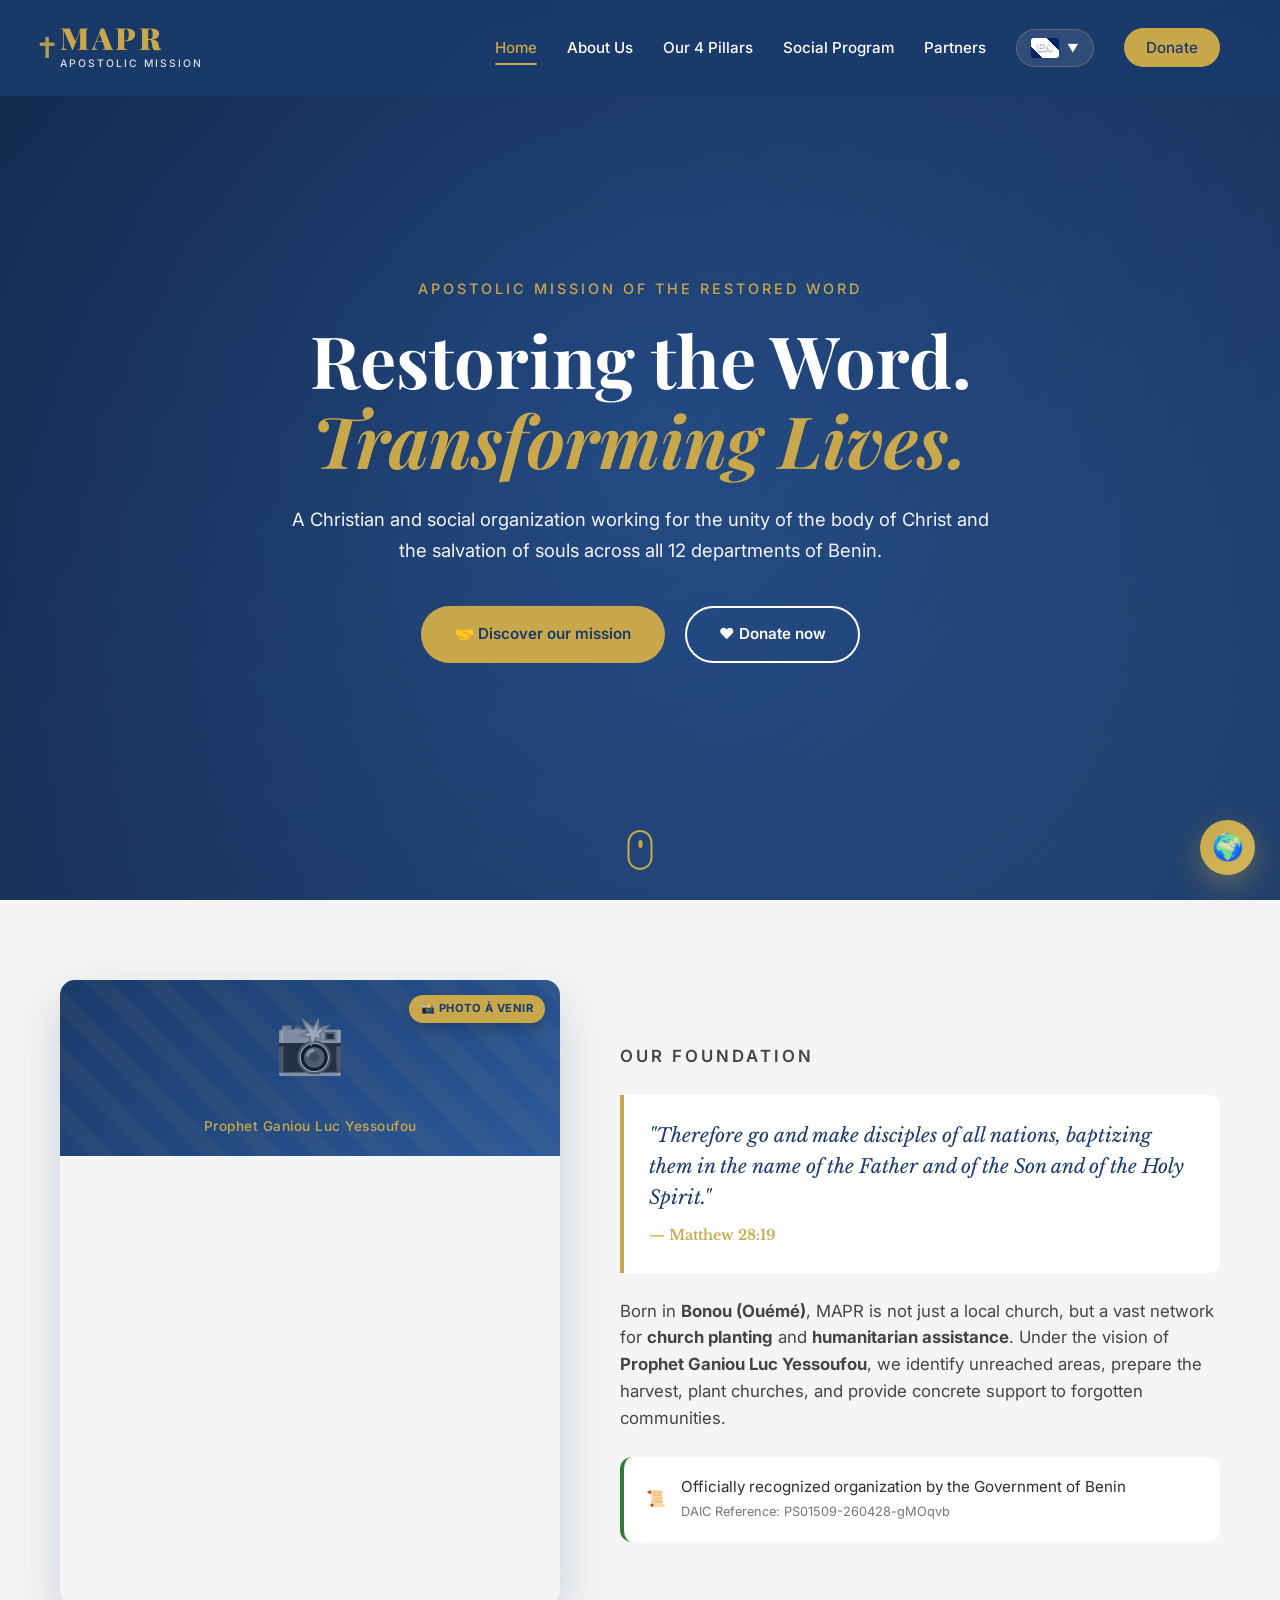
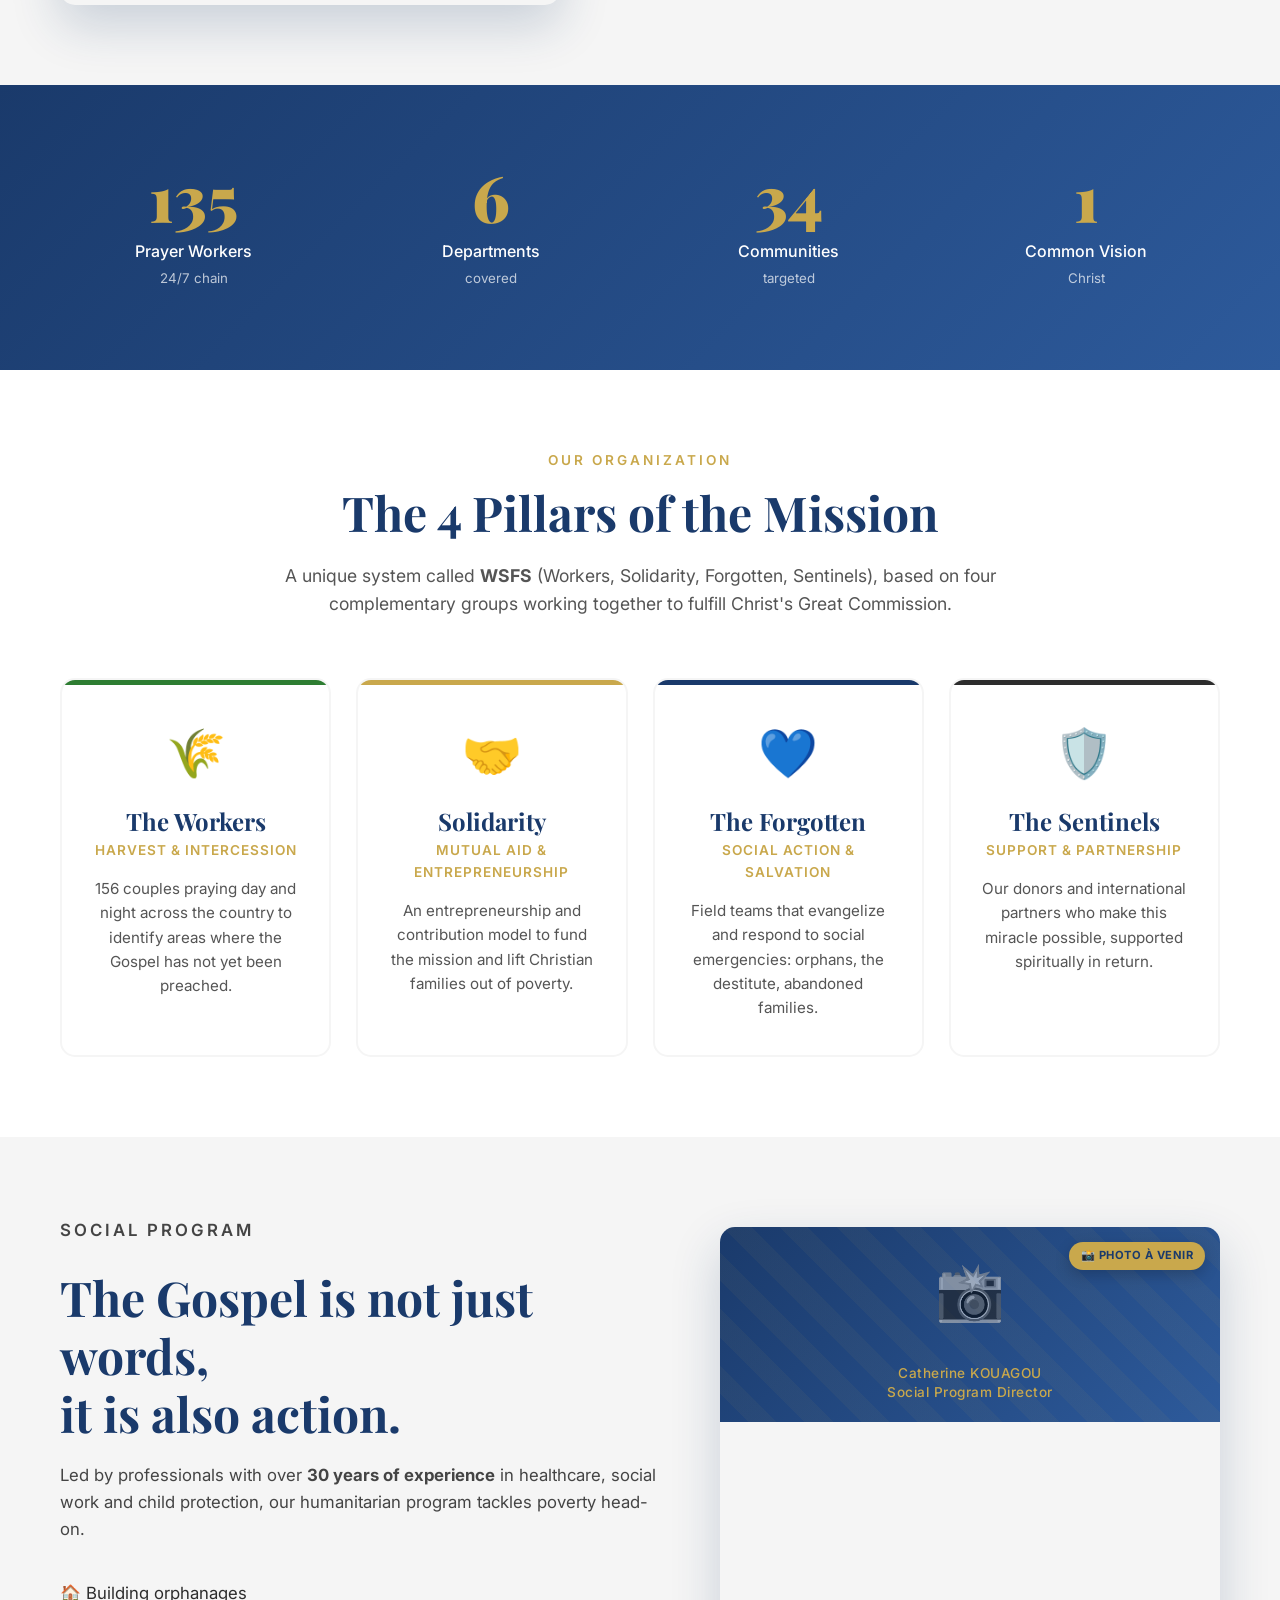
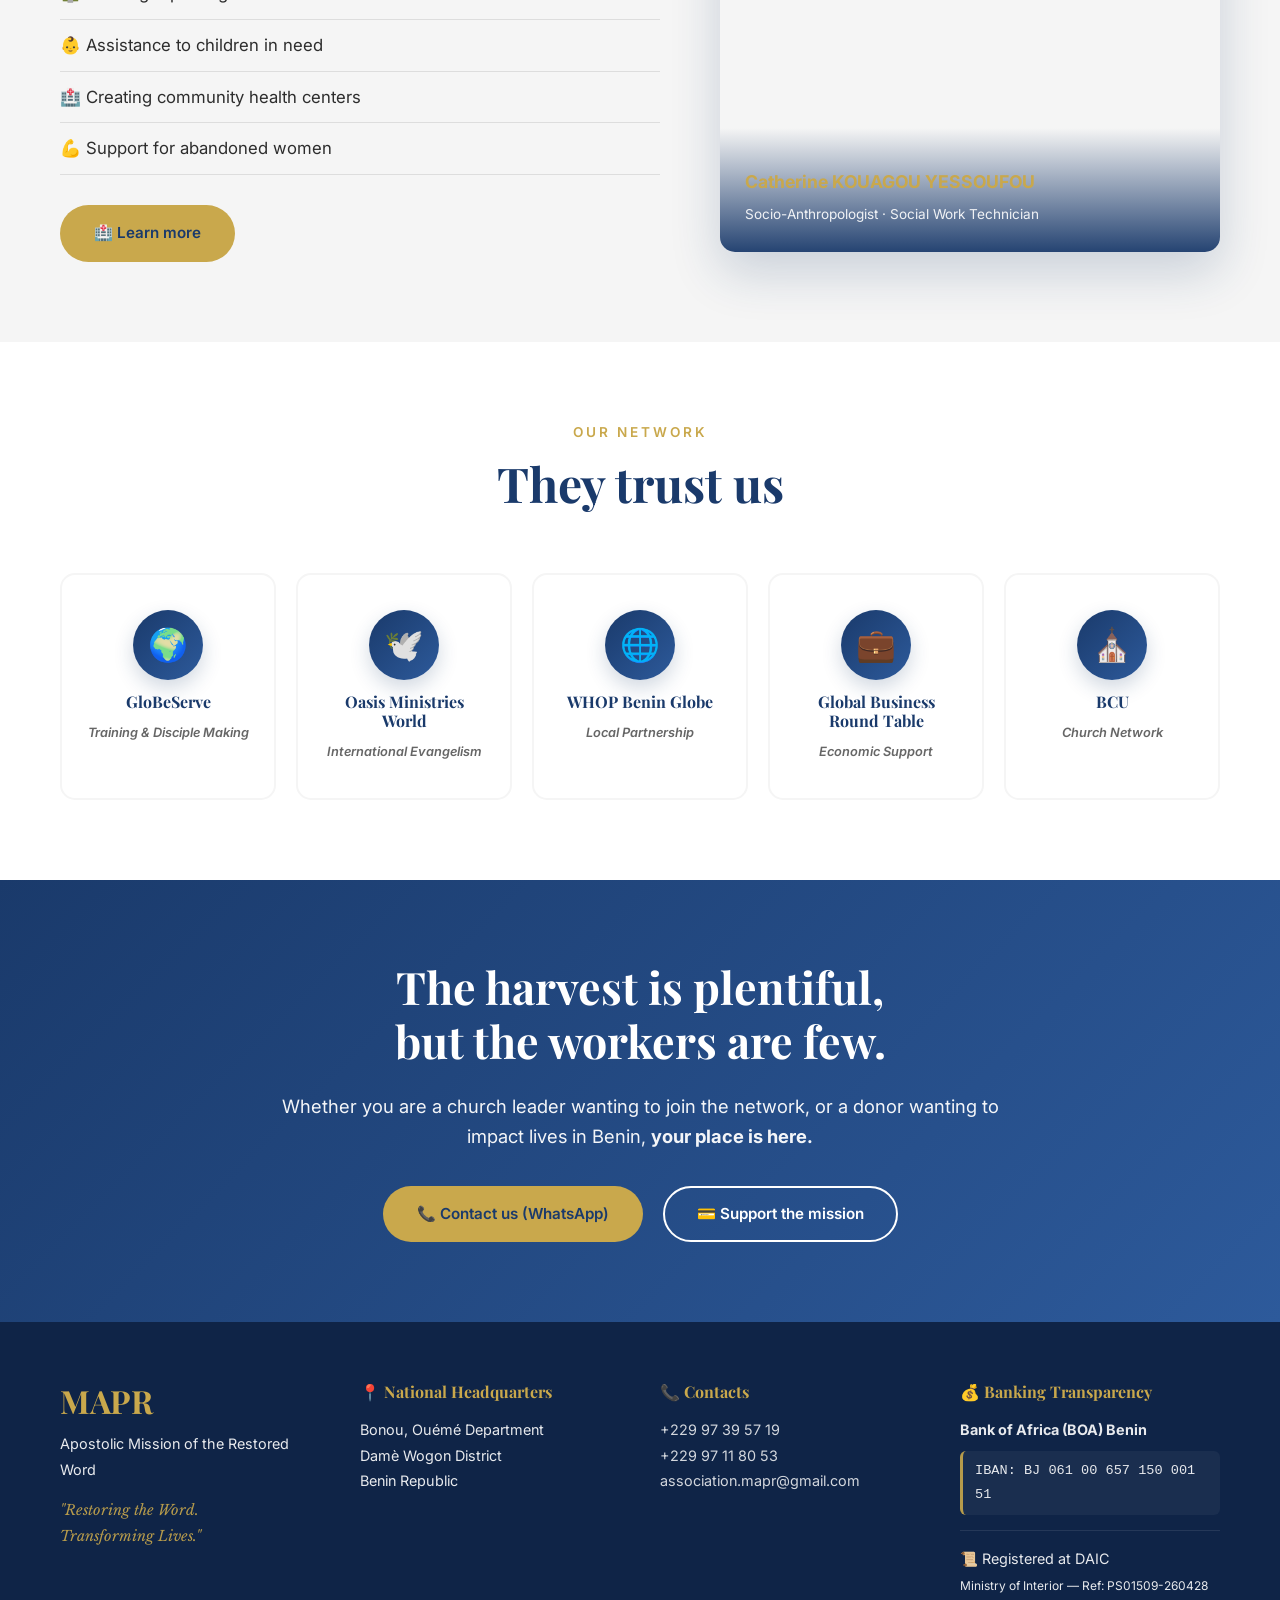
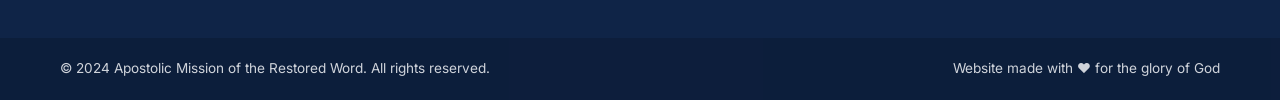
==== en/index.html @ 8b5ad92f "🌍 Version anglaise + détection auto langue" ====
<!DOCTYPE html>
<html lang="en">
<head>
    <meta charset="UTF-8">
    <meta name="viewport" content="width=device-width, initial-scale=1.0">
    <meta name="description" content="Apostolic Mission of the Restored Word (MAPR) - A Christian organization and NGO in Benin. Restoring the Word, Transforming Lives across all 12 departments.">
    <title>MAPR - Apostolic Mission of the Restored Word</title>
    
    <!-- Favicon -->
    <link rel="icon" type="image/svg+xml" href="data:image/svg+xml,%3Csvg xmlns='http://www.w3.org/2000/svg' viewBox='0 0 100 100'%3E%3Crect width='100' height='100' fill='%231A3A6B' rx='15'/%3E%3Ctext x='50' y='72' font-family='Playfair Display, serif' font-size='65' font-weight='900' fill='%23C9A84C' text-anchor='middle'%3EM%3C/text%3E%3C/svg%3E">
    
    <!-- SEO -->
    <meta name="keywords" content="MAPR, Apostolic Mission, Restored Word, Benin evangelism, Christian NGO Africa, orphanage Benin, social action, Prophet Yessoufou">
    <meta name="author" content="Mission Apostolique de la Parole Restaurée">
    <meta name="robots" content="index, follow">
    
    <!-- Open Graph -->
    <meta property="og:type" content="website">
    <meta property="og:title" content="MAPR - Apostolic Mission of the Restored Word">
    <meta property="og:description" content="A Christian organization and NGO in Benin. Restoring the Word, Transforming Lives across all 12 departments.">
    <meta property="og:locale" content="en_US">
    
    <!-- Hreflang for SEO -->
    <link rel="alternate" hreflang="fr" href="https://mapr-site.vercel.app/index.html">
    <link rel="alternate" hreflang="en" href="https://mapr-site.vercel.app/en/index.html">
    <link rel="alternate" hreflang="x-default" href="https://mapr-site.vercel.app/index.html">
    
    <link rel="preconnect" href="https://fonts.googleapis.com">
    <link rel="preconnect" href="https://fonts.gstatic.com" crossorigin>
    <link href="https://fonts.googleapis.com/css2?family=Playfair+Display:wght@400;600;700;900&family=Inter:wght@300;400;500;600;700&family=Libre+Baskerville:ital@0;1&display=swap" rel="stylesheet">
    
    <link rel="stylesheet" href="../style.css">
</head>
<body>

    <!-- ===== HEADER / NAVIGATION ===== -->
    <header class="header">
        <nav class="nav container">
            <a href="index.html" class="nav__logo">
                <span class="logo-sigle">MAPR</span>
                <span class="logo-tagline">Apostolic Mission</span>
            </a>
            <ul class="nav__menu" id="navMenu">
                <li><a href="index.html" class="active">Home</a></li>
                <li><a href="#about">About Us</a></li>
                <li><a href="#pillars">Our 4 Pillars</a></li>
                <li><a href="#social">Social Program</a></li>
                <li><a href="#partners">Partners</a></li>
                
                <!-- ===== LANGUAGE SELECTOR ===== -->
                <li class="lang-selector">
                    <button class="lang-btn" id="langBtn" aria-label="Change language">
                        <span class="lang-flag lang-flag--en">EN</span>
                        <span class="lang-arrow">▼</span>
                    </button>
                    <div class="lang-dropdown" id="langDropdown">
                        <a href="../index.html" class="lang-option">
                            <span class="lang-flag lang-flag--fr">FR</span>
                            <span>Français</span>
                        </a>
                        <a href="#" class="lang-option active">
                            <span class="lang-flag lang-flag--en">EN</span>
                            <span>English</span>
                        </a>
                        <div class="lang-separator"></div>
                        <button type="button" class="lang-option lang-other" onclick="openGoogleTranslate()">
                            <span class="lang-flag lang-flag--world">🌍</span>
                            <span>Other languages</span>
                        </button>
                    </div>
                </li>
                
                <li><a href="#contact" class="nav__cta">Donate</a></li>
            </ul>
            <button class="nav__toggle" id="navToggle" aria-label="Menu">
                <span></span><span></span><span></span>
            </button>
        </nav>
    </header>

    <!-- ===== SECTION 1 : HERO ===== -->
    <section class="hero" id="home">
        <div class="hero__overlay"></div>
        <div class="container hero__content">
            <p class="hero__suptitle">Apostolic Mission of the Restored Word</p>
            <h1 class="hero__title">Restoring the Word.<br><span>Transforming Lives.</span></h1>
            <p class="hero__subtitle">
                A Christian and social organization working for the unity of the body of Christ 
                and the salvation of souls across all 12 departments of Benin.
            </p>
            <div class="hero__buttons">
                <a href="#about" class="btn btn--primary">🤝 Discover our mission</a>
                <a href="#contact" class="btn btn--secondary">❤️ Donate now</a>
            </div>
        </div>
        <div class="hero__scroll">
            <span></span>
        </div>
    </section>

    <!-- ===== SECTION 2 : OUR FOUNDATION ===== -->
    <section class="fondement" id="about">
        <div class="container fondement__grid">
            <div class="fondement__image">
                <img src="../images/papa-1.jpg" alt="Prophet Ganiou Luc Yessoufou - MAPR Founder" onerror="this.parentElement.classList.add('no-image')">
                <div class="image-placeholder">
                    <span>📸</span>
                    <p>Prophet Ganiou Luc Yessoufou</p>
                </div>
            </div>
            <div class="fondement__text">
                <p class="section__suptitle">Our Foundation</p>
                <blockquote class="verse">
                    "Therefore go and make disciples of all nations, baptizing them in the name of the Father and of the Son and of the Holy Spirit."
                    <cite>— Matthew 28:19</cite>
                </blockquote>
                <p>
                    Born in <strong>Bonou (Ouémé)</strong>, MAPR is not just a local church, 
                    but a vast network for <strong>church planting</strong> and <strong>humanitarian assistance</strong>. 
                    Under the vision of <strong>Prophet Ganiou Luc Yessoufou</strong>, we identify unreached areas, 
                    prepare the harvest, plant churches, and provide concrete support to forgotten communities.
                </p>
                <div class="badge-officiel">
                    📜 <span>Officially recognized organization by the Government of Benin<br>
                    <small>DAIC Reference: PS01509-260428-gMOqvb</small></span>
                </div>
            </div>
        </div>
    </section>

    <!-- ===== SECTION 3 : IMPACT IN NUMBERS ===== -->
    <section class="impact">
        <div class="container">
            <div class="impact__grid">
                <div class="impact__card">
                    <span class="impact__number" data-target="312">0</span>
                    <p class="impact__label">Prayer Workers<br><small>24/7 chain</small></p>
                </div>
                <div class="impact__card">
                    <span class="impact__number" data-target="12">0</span>
                    <p class="impact__label">Departments<br><small>covered</small></p>
                </div>
                <div class="impact__card">
                    <span class="impact__number" data-target="77">0</span>
                    <p class="impact__label">Communities<br><small>targeted</small></p>
                </div>
                <div class="impact__card">
                    <span class="impact__number">1</span>
                    <p class="impact__label">Common Vision<br><small>Christ</small></p>
                </div>
            </div>
        </div>
    </section>

    <!-- ===== SECTION 4 : THE 4 PILLARS ===== -->
    <section class="piliers" id="pillars">
        <div class="container">
            <div class="section__header">
                <p class="section__suptitle">Our Organization</p>
                <h2 class="section__title">The 4 Pillars of the Mission</h2>
                <p class="section__intro">
                    A unique system called <strong>WSFS</strong> (Workers, Solidarity, Forgotten, Sentinels), 
                    based on four complementary groups working together to fulfill Christ's Great Commission.
                </p>
            </div>
            <div class="piliers__grid">
                <article class="pilier-card pilier-card--green">
                    <div class="pilier-card__icon">🌾</div>
                    <h3>The Workers</h3>
                    <p class="pilier-card__subtitle">Harvest & Intercession</p>
                    <p>156 couples praying day and night across the country to identify areas where the Gospel has not yet been preached.</p>
                </article>
                <article class="pilier-card pilier-card--gold">
                    <div class="pilier-card__icon">🤝</div>
                    <h3>Solidarity</h3>
                    <p class="pilier-card__subtitle">Mutual Aid & Entrepreneurship</p>
                    <p>An entrepreneurship and contribution model to fund the mission and lift Christian families out of poverty.</p>
                </article>
                <article class="pilier-card pilier-card--blue">
                    <div class="pilier-card__icon">💙</div>
                    <h3>The Forgotten</h3>
                    <p class="pilier-card__subtitle">Social Action & Salvation</p>
                    <p>Field teams that evangelize and respond to social emergencies: orphans, the destitute, abandoned families.</p>
                </article>
                <article class="pilier-card pilier-card--white">
                    <div class="pilier-card__icon">🛡️</div>
                    <h3>The Sentinels</h3>
                    <p class="pilier-card__subtitle">Support & Partnership</p>
                    <p>Our donors and international partners who make this miracle possible, supported spiritually in return.</p>
                </article>
            </div>
        </div>
    </section>

    <!-- ===== SECTION 5 : SOCIAL PROGRAM ===== -->
    <section class="social" id="social">
        <div class="container social__grid">
            <div class="social__text">
                <p class="section__suptitle">Social Program</p>
                <h2 class="section__title">The Gospel is not just words,<br>it is also action.</h2>
                <p>
                    Led by professionals with over <strong>30 years of experience</strong> 
                    in healthcare, social work and child protection, our humanitarian program 
                    tackles poverty head-on.
                </p>
                <ul class="social__list">
                    <li>🏠 Building orphanages</li>
                    <li>👶 Assistance to children in need</li>
                    <li>🏥 Creating community health centers</li>
                    <li>💪 Support for abandoned women</li>
                </ul>
                <a href="#contact" class="btn btn--primary">🏥 Learn more</a>
            </div>
            <div class="social__image">
                <img src="../images/maman-soeur.jpg" alt="Catherine KOUAGOU - Social Program Director" onerror="this.parentElement.classList.add('no-image')">
                <div class="image-placeholder">
                    <span>📸</span>
                    <p>Catherine KOUAGOU<br>Social Program Director</p>
                </div>
                <div class="social__image-caption">
                    <strong>Catherine KOUAGOU YESSOUFOU</strong>
                    <span>Socio-Anthropologist · Social Work Technician</span>
                </div>
            </div>
        </div>
    </section>

    <!-- ===== SECTION 6 : PARTNERS ===== -->
    <section class="partenaires" id="partners">
        <div class="container">
            <div class="section__header">
                <p class="section__suptitle">Our Network</p>
                <h2 class="section__title">They trust us</h2>
            </div>
            <div class="partenaires__grid">
                <div class="partenaire-card">
                    <div class="partenaire-logo">🌍</div>
                    <h4>GloBeServe</h4>
                    <p>Training & Disciple Making</p>
                </div>
                <div class="partenaire-card">
                    <div class="partenaire-logo">🕊️</div>
                    <h4>Oasis Ministries World</h4>
                    <p>International Evangelism</p>
                </div>
                <div class="partenaire-card">
                    <div class="partenaire-logo">🌐</div>
                    <h4>WHOP Benin Globe</h4>
                    <p>Local Partnership</p>
                </div>
                <div class="partenaire-card">
                    <div class="partenaire-logo">💼</div>
                    <h4>Global Business Round Table</h4>
                    <p>Economic Support</p>
                </div>
                <div class="partenaire-card">
                    <div class="partenaire-logo">⛪</div>
                    <h4>BCU</h4>
                    <p>Church Network</p>
                </div>
            </div>
        </div>
    </section>

    <!-- ===== SECTION 7 : CALL TO ACTION ===== -->
    <section class="cta" id="contact">
        <div class="container cta__content">
            <h2>The harvest is plentiful,<br>but the workers are few.</h2>
            <p>
                Whether you are a church leader wanting to join the network, 
                or a donor wanting to impact lives in Benin, 
                <strong>your place is here.</strong>
            </p>
            <div class="cta__buttons">
                <a href="https://wa.me/22997395719" target="_blank" class="btn btn--primary">📞 Contact us (WhatsApp)</a>
                <a href="#footer" class="btn btn--secondary">💳 Support the mission</a>
            </div>
        </div>
    </section>

    <!-- ===== FOOTER ===== -->
    <footer class="footer" id="footer">
        <div class="container footer__grid">
            <div class="footer__col">
                <h3 class="footer__logo">MAPR</h3>
                <p>Apostolic Mission of the Restored Word</p>
                <p class="footer__verse">"Restoring the Word.<br>Transforming Lives."</p>
            </div>
            <div class="footer__col">
                <h4>📍 National Headquarters</h4>
                <p>Bonou, Ouémé Department<br>Damè Wogon District<br>Benin Republic</p>
            </div>
            <div class="footer__col">
                <h4>📞 Contacts</h4>
                <p>
                    <a href="https://wa.me/22997395719">+229 97 39 57 19</a><br>
                    <a href="https://wa.me/22997118053">+229 97 11 80 53</a><br>
                    <a href="mailto:association.mapr@gmail.com">association.mapr@gmail.com</a>
                </p>
            </div>
            <div class="footer__col footer__col--transparence">
                <h4>💰 Banking Transparency</h4>
                <p>
                    <strong>Bank of Africa (BOA) Benin</strong><br>
                    <span class="iban">IBAN: BJ 061 00 657 150 001 51</span>
                </p>
                <p class="legalite">
                    📜 Registered at DAIC<br>
                    <small>Ministry of Interior — Ref: PS01509-260428</small>
                </p>
            </div>
        </div>
        <div class="footer__bottom">
            <div class="container">
                <p>© 2024 Apostolic Mission of the Restored Word. All rights reserved.</p>
                <p class="footer__credits">Website made with ❤️ for the glory of God</p>
            </div>
        </div>
    </footer>

    <!-- Bouton flottant traduction -->
    <button class="lang-float-btn" onclick="openGoogleTranslate()" aria-label="Translate website" title="Translate to another language">
        🌍
    </button>

    <!-- Détection automatique de langue -->
    <script src="../detect-language.js"></script>
    <!-- Script principal -->
    <script src="../script.js"></script>
</body>
</html>
---- style.css ----
/* ===== RESET & VARIABLES ===== */
:root {
    --bleu-royal: #1A3A6B;
    --bleu-clair: #2D5A9B;
    --or: #C9A84C;
    --or-clair: #E0C068;
    --blanc: #FFFFFF;
    --gris-fonce: #2D2D2D;
    --gris-clair: #F5F5F5;
    --vert: #2E7D32;
    --transition: all 0.3s ease;
}

* {
    margin: 0;
    padding: 0;
    box-sizing: border-box;
}

html {
    scroll-behavior: smooth;
}

body {
    font-family: 'Inter', sans-serif;
    color: var(--gris-fonce);
    line-height: 1.6;
    overflow-x: hidden;
}

.container {
    max-width: 1200px;
    margin: 0 auto;
    padding: 0 20px;
}

h1, h2, h3, h4 {
    font-family: 'Playfair Display', serif;
    font-weight: 700;
    line-height: 1.2;
}

a {
    text-decoration: none;
    color: inherit;
}

img {
    max-width: 100%;
    display: block;
}

/* ===== BOUTONS ===== */
.btn {
    display: inline-block;
    padding: 14px 32px;
    border-radius: 50px;
    font-weight: 600;
    font-size: 0.95rem;
    transition: var(--transition);
    cursor: pointer;
    border: 2px solid transparent;
}

.btn--primary {
    background: var(--or);
    color: var(--bleu-royal);
}

.btn--primary:hover {
    background: var(--or-clair);
    transform: translateY(-3px);
    box-shadow: 0 10px 25px rgba(201, 168, 76, 0.4);
}

.btn--secondary {
    background: transparent;
    color: var(--blanc);
    border-color: var(--blanc);
}

.btn--secondary:hover {
    background: var(--blanc);
    color: var(--bleu-royal);
}

/* ===== HEADER / NAV ===== */
.header {
    position: fixed;
    top: 0;
    left: 0;
    width: 100%;
    background: rgba(26, 58, 107, 0.95);
    backdrop-filter: blur(10px);
    z-index: 1000;
    transition: var(--transition);
}

.nav {
    display: flex;
    justify-content: space-between;
    align-items: center;
    padding: 18px 20px;
}

.nav__logo {
    display: flex;
    flex-direction: column;
    color: var(--blanc);
}

.logo-sigle {
    font-family: 'Playfair Display', serif;
    font-size: 1.8rem;
    font-weight: 900;
    color: var(--or);
    letter-spacing: 2px;
}

.logo-tagline {
    font-size: 0.7rem;
    color: var(--blanc);
    opacity: 0.8;
}

.nav__menu {
    display: flex;
    list-style: none;
    gap: 30px;
    align-items: center;
}

.nav__menu a {
    color: var(--blanc);
    font-weight: 500;
    transition: var(--transition);
    font-size: 0.95rem;
}

.nav__menu a:hover {
    color: var(--or);
}

.nav__cta {
    background: var(--or);
    color: var(--bleu-royal) !important;
    padding: 10px 22px;
    border-radius: 50px;
    font-weight: 600;
}

.nav__cta:hover {
    background: var(--or-clair);
}

.nav__toggle {
    display: none;
    flex-direction: column;
    gap: 5px;
    background: none;
    border: none;
    cursor: pointer;
}

.nav__toggle span {
    width: 25px;
    height: 3px;
    background: var(--blanc);
    border-radius: 3px;
    transition: var(--transition);
}

/* ===== HERO ===== */
.hero {
    min-height: 100vh;
    background: linear-gradient(135deg, #1A3A6B 0%, #2D5A9B 100%);
    color: var(--blanc);
    display: flex;
    align-items: center;
    justify-content: center;
    position: relative;
    text-align: center;
    padding: 100px 20px 60px;
}

.hero__overlay {
    position: absolute;
    inset: 0;
    background: radial-gradient(circle at center, transparent 0%, rgba(0,0,0,0.3) 100%);
}

.hero__content {
    position: relative;
    z-index: 2;
    max-width: 900px;
}

.hero__suptitle {
    color: var(--or);
    font-size: 0.9rem;
    letter-spacing: 3px;
    text-transform: uppercase;
    margin-bottom: 20px;
    font-weight: 500;
}

.hero__title {
    font-size: clamp(2.5rem, 6vw, 4.5rem);
    margin-bottom: 25px;
    line-height: 1.1;
}

.hero__title span {
    color: var(--or);
    font-style: italic;
}

.hero__subtitle {
    font-size: 1.15rem;
    max-width: 700px;
    margin: 0 auto 40px;
    opacity: 0.95;
    line-height: 1.7;
}

.hero__buttons {
    display: flex;
    gap: 20px;
    justify-content: center;
    flex-wrap: wrap;
}

.hero__scroll {
    position: absolute;
    bottom: 30px;
    left: 50%;
    transform: translateX(-50%);
    color: var(--blanc);
}

.hero__scroll span {
    display: block;
    width: 25px;
    height: 40px;
    border: 2px solid var(--or);
    border-radius: 20px;
    position: relative;
}

.hero__scroll span::before {
    content: '';
    position: absolute;
    top: 8px;
    left: 50%;
    transform: translateX(-50%);
    width: 4px;
    height: 8px;
    background: var(--or);
    border-radius: 4px;
    animation: scroll 2s infinite;
}

@keyframes scroll {
    0%, 100% { transform: translate(-50%, 0); opacity: 1; }
    50% { transform: translate(-50%, 12px); opacity: 0; }
}

/* ===== SECTIONS COMMUNES ===== */
section {
    padding: 80px 0;
}

.section__suptitle {
    color: var(--or);
    font-size: 0.85rem;
    letter-spacing: 3px;
    text-transform: uppercase;
    margin-bottom: 12px;
    font-weight: 600;
}

.section__title {
    font-size: clamp(2rem, 4vw, 3rem);
    color: var(--bleu-royal);
    margin-bottom: 20px;
}

.section__header {
    text-align: center;
    max-width: 800px;
    margin: 0 auto 60px;
}

.section__intro {
    font-size: 1.1rem;
    color: #555;
}

/* ===== FONDEMENT ===== */
.fondement {
    background: var(--gris-clair);
}

.fondement__grid {
    display: grid;
    grid-template-columns: 1fr 1.2fr;
    gap: 60px;
    align-items: center;
}

.fondement__image {
    position: relative;
    aspect-ratio: 4/5;
    border-radius: 15px;
    overflow: hidden;
    box-shadow: 0 20px 50px rgba(26, 58, 107, 0.2);
}

.fondement__image img,
.social__image img {
    width: 100%;
    height: 100%;
    object-fit: cover;
}

.image-placeholder {
    position: absolute;
    inset: 0;
    background: linear-gradient(135deg, var(--bleu-royal), var(--bleu-clair));
    color: var(--or);
    display: none;
    flex-direction: column;
    align-items: center;
    justify-content: center;
    gap: 15px;
    text-align: center;
    padding: 20px;
}

.image-placeholder span {
    font-size: 3rem;
}

.no-image .image-placeholder {
    display: flex;
}

.no-image img {
    display: none;
}

.verse {
    font-family: 'Libre Baskerville', serif;
    font-style: italic;
    font-size: 1.2rem;
    color: var(--bleu-royal);
    padding: 25px;
    border-left: 4px solid var(--or);
    background: var(--blanc);
    margin: 25px 0;
    border-radius: 0 10px 10px 0;
}

.verse cite {
    display: block;
    margin-top: 12px;
    font-style: normal;
    font-size: 0.9rem;
    color: var(--or);
    font-weight: 600;
}

.fondement__text p {
    font-size: 1.05rem;
    color: #444;
    margin-bottom: 20px;
}

.badge-officiel {
    display: flex;
    align-items: center;
    gap: 15px;
    background: var(--blanc);
    padding: 18px 22px;
    border-radius: 12px;
    border-left: 4px solid var(--vert);
    margin-top: 25px;
}

.badge-officiel span {
    font-size: 0.95rem;
}

.badge-officiel small {
    color: #777;
    font-size: 0.8rem;
}

/* ===== IMPACT ===== */
.impact {
    background: linear-gradient(135deg, var(--bleu-royal), var(--bleu-clair));
    color: var(--blanc);
    padding: 60px 0;
}

.impact__grid {
    display: grid;
    grid-template-columns: repeat(4, 1fr);
    gap: 30px;
    text-align: center;
}

.impact__card {
    padding: 20px;
}

.impact__number {
    font-family: 'Playfair Display', serif;
    font-size: clamp(2.5rem, 5vw, 4rem);
    color: var(--or);
    font-weight: 900;
    display: block;
    line-height: 1;
}

.impact__label {
    margin-top: 10px;
    font-size: 1rem;
    font-weight: 500;
}

.impact__label small {
    opacity: 0.7;
    font-weight: 400;
}

/* ===== PILIERS ===== */
.piliers {
    background: var(--blanc);
}

.piliers__grid {
    display: grid;
    grid-template-columns: repeat(auto-fit, minmax(260px, 1fr));
    gap: 25px;
}

.pilier-card {
    background: var(--blanc);
    padding: 35px 28px;
    border-radius: 15px;
    text-align: center;
    transition: var(--transition);
    border: 2px solid var(--gris-clair);
    position: relative;
    overflow: hidden;
}

.pilier-card::before {
    content: '';
    position: absolute;
    top: 0;
    left: 0;
    right: 0;
    height: 5px;
    background: var(--or);
}

.pilier-card--green::before { background: var(--vert); }
.pilier-card--gold::before { background: var(--or); }
.pilier-card--blue::before { background: var(--bleu-royal); }
.pilier-card--white::before { background: var(--gris-fonce); }

.pilier-card:hover {
    transform: translateY(-10px);
    box-shadow: 0 20px 40px rgba(26, 58, 107, 0.15);
    border-color: var(--or);
}

.pilier-card__icon {
    font-size: 3rem;
    margin-bottom: 15px;
}

.pilier-card h3 {
    font-size: 1.5rem;
    color: var(--bleu-royal);
    margin-bottom: 5px;
}

.pilier-card__subtitle {
    color: var(--or);
    font-size: 0.85rem;
    font-weight: 600;
    text-transform: uppercase;
    letter-spacing: 1px;
    margin-bottom: 15px;
}

.pilier-card p:last-child {
    color: #555;
    font-size: 0.95rem;
}

/* ===== SOCIAL ===== */
.social {
    background: var(--gris-clair);
}

.social__grid {
    display: grid;
    grid-template-columns: 1.2fr 1fr;
    gap: 60px;
    align-items: center;
}

.social__text p {
    font-size: 1.05rem;
    color: #444;
    margin-bottom: 25px;
}

.social__list {
    list-style: none;
    margin-bottom: 30px;
}

.social__list li {
    padding: 12px 0;
    font-size: 1.05rem;
    border-bottom: 1px solid #ddd;
}

.social__image {
    position: relative;
    aspect-ratio: 4/5;
    border-radius: 15px;
    overflow: hidden;
    box-shadow: 0 20px 50px rgba(26, 58, 107, 0.2);
}

.social__image-caption {
    position: absolute;
    bottom: 0;
    left: 0;
    right: 0;
    background: linear-gradient(transparent, rgba(26, 58, 107, 0.95));
    color: var(--blanc);
    padding: 40px 25px 25px;
}

.social__image-caption strong {
    display: block;
    font-size: 1.1rem;
    margin-bottom: 5px;
    color: var(--or);
}

.social__image-caption span {
    font-size: 0.85rem;
    opacity: 0.9;
}

/* ===== PARTENAIRES ===== */
.partenaires {
    background: var(--blanc);
}

.partenaires__grid {
    display: grid;
    grid-template-columns: repeat(auto-fit, minmax(200px, 1fr));
    gap: 20px;
}

.partenaire-card {
    background: var(--gris-clair);
    padding: 30px 20px;
    text-align: center;
    border-radius: 12px;
    font-weight: 600;
    color: var(--bleu-royal);
    transition: var(--transition);
    border: 2px solid transparent;
}

.partenaire-card:hover {
    background: var(--blanc);
    border-color: var(--or);
    transform: translateY(-5px);
    box-shadow: 0 15px 30px rgba(0,0,0,0.1);
}

/* ===== CTA ===== */
.cta {
    background: linear-gradient(135deg, var(--bleu-royal), var(--bleu-clair));
    color: var(--blanc);
    text-align: center;
}

.cta__content {
    max-width: 800px;
    margin: 0 auto;
}

.cta h2 {
    font-size: clamp(1.8rem, 4vw, 2.8rem);
    margin-bottom: 25px;
}

.cta p {
    font-size: 1.15rem;
    margin-bottom: 35px;
    opacity: 0.95;
}

.cta__buttons {
    display: flex;
    gap: 20px;
    justify-content: center;
    flex-wrap: wrap;
}

/* ===== FOOTER ===== */
.footer {
    background: #0F2447;
    color: var(--blanc);
    padding: 60px 0 0;
}

.footer__grid {
    display: grid;
    grid-template-columns: repeat(auto-fit, minmax(220px, 1fr));
    gap: 40px;
    margin-bottom: 40px;
}

.footer__logo {
    font-size: 2rem;
    color: var(--or);
    margin-bottom: 10px;
}

.footer__verse {
    font-family: 'Libre Baskerville', serif;
    font-style: italic;
    color: var(--or);
    margin-top: 15px;
    font-size: 0.95rem;
}

.footer__col h4 {
    color: var(--or);
    margin-bottom: 15px;
    font-size: 1rem;
}

.footer__col p,
.footer__col a {
    font-size: 0.9rem;
    line-height: 1.8;
    opacity: 0.9;
}

.footer__col a:hover {
    color: var(--or);
}

.iban {
    display: block;
    background: rgba(255,255,255,0.05);
    padding: 8px 12px;
    border-radius: 6px;
    margin-top: 8px;
    font-family: monospace;
    font-size: 0.85rem;
    border-left: 3px solid var(--or);
}

.legalite {
    margin-top: 15px;
    font-size: 0.85rem;
    padding-top: 15px;
    border-top: 1px solid rgba(255,255,255,0.1);
}

.footer__bottom {
    background: rgba(0,0,0,0.2);
    padding: 20px 0;
    text-align: center;
    font-size: 0.85rem;
    opacity: 0.8;
}

.footer__bottom .container {
    display: flex;
    justify-content: space-between;
    flex-wrap: wrap;
    gap: 10px;
}

/* ===== RESPONSIVE ===== */
@media (max-width: 900px) {
    .fondement__grid,
    .social__grid {
        grid-template-columns: 1fr;
        gap: 40px;
    }

    .impact__grid {
        grid-template-columns: repeat(2, 1fr);
        gap: 20px;
    }

    .nav__menu {
        position: fixed;
        top: 70px;
        right: -100%;
        flex-direction: column;
        background: var(--bleu-royal);
        width: 80%;
        height: calc(100vh - 70px);
        padding: 40px 30px;
        transition: var(--transition);
        gap: 25px;
    }

    .nav__menu.active {
        right: 0;
    }

    .nav__toggle {
        display: flex;
    }

    .hero__buttons,
    .cta__buttons {
        flex-direction: column;
        align-items: center;
    }

    .btn {
        width: 100%;
        max-width: 320px;
        text-align: center;
    }
}

@media (max-width: 500px) {
    .impact__grid {
        grid-template-columns: 1fr;
    }
    
    section {
        padding: 60px 0;
    }
}

/* ========================================
   STYLES SPÉCIFIQUES — PAGES INTERNES
   ======================================== */

/* ===== NAV ACTIVE LINK ===== */
.nav__menu a.active {
    color: var(--or);
    position: relative;
}

.nav__menu a.active::after {
    content: '';
    position: absolute;
    bottom: -8px;
    left: 0;
    right: 0;
    height: 2px;
    background: var(--or);
    border-radius: 2px;
}

/* ===== PAGE HERO (Hero des pages internes) ===== */
.page-hero {
    background: linear-gradient(135deg, var(--bleu-royal) 0%, var(--bleu-clair) 100%);
    color: var(--blanc);
    padding: 160px 20px 80px;
    text-align: center;
    position: relative;
    overflow: hidden;
}

.page-hero__overlay {
    position: absolute;
    inset: 0;
    background: radial-gradient(circle at center, transparent 0%, rgba(0,0,0,0.3) 100%);
}

.page-hero__content {
    position: relative;
    z-index: 2;
    max-width: 800px;
}

.page-hero__suptitle {
    color: var(--or);
    letter-spacing: 3px;
    text-transform: uppercase;
    font-size: 0.9rem;
    margin-bottom: 15px;
    font-weight: 600;
}

.page-hero__title {
    font-size: clamp(2.5rem, 5vw, 4rem);
    margin-bottom: 20px;
    line-height: 1.1;
}

.page-hero__subtitle {
    font-size: 1.15rem;
    opacity: 0.95;
    max-width: 600px;
    margin: 0 auto 25px;
}

/* ===== BREADCRUMB ===== */
.breadcrumb {
    display: inline-flex;
    align-items: center;
    gap: 10px;
    font-size: 0.9rem;
    margin-top: 20px;
    opacity: 0.85;
}

.breadcrumb a {
    color: var(--or);
    transition: var(--transition);
}

.breadcrumb a:hover {
    color: var(--or-clair);
}

.breadcrumb .current {
    color: var(--blanc);
}

/* ===== INTRO SECTION ===== */
.intro-section {
    background: var(--blanc);
    padding: 100px 0;
}

.intro-grid {
    display: grid;
    grid-template-columns: 1.5fr 1fr;
    gap: 60px;
    align-items: center;
}

.intro-text p {
    font-size: 1.05rem;
    color: #444;
    margin-bottom: 18px;
    line-height: 1.7;
}

.intro-stats {
    display: grid;
    grid-template-columns: 1fr 1fr;
    gap: 20px;
}

.stat-box {
    background: linear-gradient(135deg, var(--bleu-royal), var(--bleu-clair));
    color: var(--blanc);
    padding: 30px 20px;
    border-radius: 15px;
    text-align: center;
    transition: var(--transition);
    border: 2px solid transparent;
}

.stat-box:hover {
    transform: translateY(-5px);
    box-shadow: 0 15px 30px rgba(26, 58, 107, 0.3);
    border-color: var(--or);
}

.stat-number {
    display: block;
    font-family: 'Playfair Display', serif;
    font-size: 2.5rem;
    color: var(--or);
    font-weight: 900;
    margin-bottom: 5px;
}

.stat-label {
    font-size: 0.85rem;
    opacity: 0.95;
}

/* ===== FOUNDER SECTION ===== */
.founder-section {
    background: var(--gris-clair);
    padding: 100px 0;
}

.founder-grid {
    display: grid;
    grid-template-columns: 1fr 1.3fr;
    gap: 60px;
    align-items: center;
}

.founder-image {
    position: relative;
    aspect-ratio: 4/5;
    border-radius: 20px;
    overflow: hidden;
    box-shadow: 0 25px 60px rgba(26, 58, 107, 0.25);
}

.founder-image img {
    width: 100%;
    height: 100%;
    object-fit: cover;
}

.founder-image__badge {
    position: absolute;
    bottom: 20px;
    left: 20px;
    background: var(--or);
    color: var(--bleu-royal);
    padding: 12px 20px;
    border-radius: 50px;
    display: flex;
    align-items: center;
    gap: 10px;
    box-shadow: 0 10px 25px rgba(0,0,0,0.2);
}

.founder-image__badge span {
    font-size: 1.3rem;
}

.founder-image__badge p {
    font-weight: 600;
    font-size: 0.9rem;
}

.founder-role {
    color: var(--or);
    font-weight: 600;
    text-transform: uppercase;
    letter-spacing: 2px;
    font-size: 0.9rem;
    margin-bottom: 25px;
}

.founder-text p {
    font-size: 1.05rem;
    color: #444;
    margin-bottom: 18px;
    line-height: 1.7;
}

.founder-pillars {
    display: grid;
    grid-template-columns: repeat(3, 1fr);
    gap: 20px;
    margin-top: 30px;
}

.founder-pillar {
    background: var(--blanc);
    padding: 20px;
    border-radius: 12px;
    text-align: center;
    border-top: 3px solid var(--or);
    transition: var(--transition);
}

.founder-pillar:hover {
    transform: translateY(-5px);
    box-shadow: 0 10px 25px rgba(0,0,0,0.1);
}

.founder-pillar span {
    font-size: 2rem;
    display: block;
    margin-bottom: 10px;
}

.founder-pillar p {
    font-size: 0.9rem;
    font-weight: 600;
    color: var(--bleu-royal);
    margin: 0;
}

/* ===== TEAM SECTION ===== */
.team-section {
    background: var(--blanc);
    padding: 100px 0;
}

.team-grid {
    display: grid;
    grid-template-columns: repeat(auto-fit, minmax(280px, 1fr));
    gap: 30px;
}

.team-card {
    background: var(--blanc);
    border-radius: 15px;
    overflow: hidden;
    box-shadow: 0 5px 20px rgba(0,0,0,0.08);
    transition: var(--transition);
    border: 2px solid var(--gris-clair);
}

.team-card:hover {
    transform: translateY(-10px);
    box-shadow: 0 20px 40px rgba(26, 58, 107, 0.15);
    border-color: var(--or);
}

.team-card--featured {
    border-color: var(--or);
    background: linear-gradient(135deg, #fff, #faf6e8);
}

.team-card--highlight {
    border-color: var(--vert);
}

.team-card__image {
    position: relative;
    aspect-ratio: 1/1;
    overflow: hidden;
    background: linear-gradient(135deg, var(--bleu-royal), var(--bleu-clair));
}

.team-card__image img {
    width: 100%;
    height: 100%;
    object-fit: cover;
}

.team-card__image .image-placeholder {
    background: linear-gradient(135deg, var(--bleu-royal), var(--bleu-clair));
    color: var(--or);
}

.team-card__image .image-placeholder span {
    font-size: 4rem;
}

.team-card__content {
    padding: 25px 20px;
    text-align: center;
}

.team-card__content h3 {
    font-size: 1.15rem;
    color: var(--bleu-royal);
    margin-bottom: 8px;
}

.team-card__role {
    color: var(--or);
    font-weight: 600;
    font-size: 0.85rem;
    text-transform: uppercase;
    letter-spacing: 1px;
    margin-bottom: 10px;
}

.team-card__desc {
    color: #666;
    font-size: 0.9rem;
    line-height: 1.5;
}

.team-card__link {
    display: inline-block;
    margin-top: 12px;
    color: var(--vert);
    font-weight: 600;
    font-size: 0.9rem;
    transition: var(--transition);
}

.team-card__link:hover {
    color: var(--bleu-royal);
}

/* ===== TIMELINE ===== */
.timeline-section {
    background: var(--gris-clair);
    padding: 100px 0;
}

.timeline {
    max-width: 800px;
    margin: 0 auto;
    position: relative;
    padding-left: 40px;
}

.timeline::before {
    content: '';
    position: absolute;
    left: 15px;
    top: 0;
    bottom: 0;
    width: 3px;
    background: linear-gradient(to bottom, var(--or), var(--bleu-royal));
    border-radius: 3px;
}

.timeline-item {
    position: relative;
    margin-bottom: 40px;
}

.timeline-item:last-child {
    margin-bottom: 0;
}

.timeline-marker {
    position: absolute;
    left: -40px;
    top: 0;
    background: var(--or);
    color: var(--bleu-royal);
    width: 70px;
    text-align: center;
    padding: 6px 0;
    border-radius: 50px;
    font-weight: 700;
    font-size: 0.85rem;
    box-shadow: 0 5px 15px rgba(201, 168, 76, 0.4);
    border: 3px solid var(--blanc);
}

.timeline-marker.future {
    background: var(--vert);
    color: var(--blanc);
    font-size: 0.75rem;
}

.timeline-content {
    background: var(--blanc);
    padding: 25px 30px;
    border-radius: 12px;
    margin-left: 50px;
    box-shadow: 0 5px 15px rgba(0,0,0,0.05);
    transition: var(--transition);
}

.timeline-content:hover {
    transform: translateX(5px);
    box-shadow: 0 10px 25px rgba(26, 58, 107, 0.1);
}

.timeline-content.highlight {
    border-left: 4px solid var(--vert);
    background: linear-gradient(to right, #f0f9f1, #fff);
}

.timeline-content h3 {
    color: var(--bleu-royal);
    font-size: 1.2rem;
    margin-bottom: 8px;
}

.timeline-content p {
    color: #555;
    font-size: 0.95rem;
    line-height: 1.6;
    margin-bottom: 0;
}

.timeline-content code {
    background: var(--gris-clair);
    padding: 2px 8px;
    border-radius: 4px;
    font-size: 0.85rem;
    color: var(--bleu-royal);
}

.timeline-badge {
    display: inline-block;
    background: var(--vert);
    color: var(--blanc);
    padding: 4px 12px;
    border-radius: 20px;
    font-size: 0.75rem;
    font-weight: 600;
    margin-top: 10px;
}

/* ===== LEGAL SECTION ===== */
.legal-section {
    background: var(--blanc);
    padding: 80px 0;
}

.legal-card {
    background: linear-gradient(135deg, var(--bleu-royal), var(--bleu-clair));
    color: var(--blanc);
    padding: 50px;
    border-radius: 20px;
    display: grid;
    grid-template-columns: auto 1fr;
    gap: 40px;
    align-items: center;
    box-shadow: 0 25px 50px rgba(26, 58, 107, 0.25);
    position: relative;
    overflow: hidden;
}

.legal-card::before {
    content: '';
    position: absolute;
    top: -50%;
    right: -10%;
    width: 400px;
    height: 400px;
    background: radial-gradient(circle, rgba(201, 168, 76, 0.15), transparent);
    border-radius: 50%;
}

.legal-card__icon {
    font-size: 5rem;
    background: var(--or);
    width: 110px;
    height: 110px;
    border-radius: 50%;
    display: flex;
    align-items: center;
    justify-content: center;
    box-shadow: 0 10px 30px rgba(201, 168, 76, 0.4);
    position: relative;
    z-index: 2;
}

.legal-card__content {
    position: relative;
    z-index: 2;
}

.legal-card__content .section__suptitle {
    color: var(--or);
}

.legal-card__content h2 {
    font-size: 1.8rem;
    margin-bottom: 15px;
    color: var(--blanc);
}

.legal-card__content > p {
    margin-bottom: 25px;
    opacity: 0.95;
}

.legal-details {
    display: grid;
    grid-template-columns: repeat(2, 1fr);
    gap: 15px;
    margin-top: 20px;
}

.legal-detail {
    background: rgba(255,255,255,0.1);
    padding: 15px 20px;
    border-radius: 10px;
    border-left: 3px solid var(--or);
}

.legal-detail__label {
    display: block;
    font-size: 0.75rem;
    text-transform: uppercase;
    letter-spacing: 1px;
    opacity: 0.8;
    margin-bottom: 5px;
}

.legal-detail__value {
    display: block;
    font-weight: 600;
    font-size: 0.95rem;
    color: var(--or);
}

/* ===== RESPONSIVE PAGES INTERNES ===== */
@media (max-width: 900px) {
    .intro-grid,
    .founder-grid {
        grid-template-columns: 1fr;
        gap: 40px;
    }

    .founder-pillars {
        grid-template-columns: 1fr;
        gap: 15px;
    }

    .legal-card {
        grid-template-columns: 1fr;
        text-align: center;
        padding: 35px 25px;
    }

    .legal-card__icon {
        margin: 0 auto;
        width: 90px;
        height: 90px;
        font-size: 4rem;
    }

    .legal-details {
        grid-template-columns: 1fr;
    }

    .timeline {
        padding-left: 30px;
    }

    .timeline-marker {
        left: -30px;
        width: 60px;
        font-size: 0.75rem;
    }

    .timeline-content {
        margin-left: 35px;
        padding: 20px;
    }
}

@media (max-width: 500px) {
    .intro-stats {
        grid-template-columns: 1fr;
    }

    .page-hero {
        padding: 130px 20px 60px;
    }
}

/* ========================================
   PLACEHOLDERS PROFESSIONNELS
   Pour les photos en attente
   ======================================== */

/* Amélioration des placeholders existants */
.image-placeholder {
    background: linear-gradient(135deg, var(--bleu-royal) 0%, var(--bleu-clair) 100%);
    position: relative;
    overflow: hidden;
}

/* Motif décoratif subtil */
.image-placeholder::before {
    content: '';
    position: absolute;
    top: 0;
    left: 0;
    right: 0;
    bottom: 0;
    background-image: 
        repeating-linear-gradient(
            45deg,
            transparent,
            transparent 20px,
            rgba(201, 168, 76, 0.05) 20px,
            rgba(201, 168, 76, 0.05) 40px
        );
    z-index: 1;
}

/* Contenu du placeholder au-dessus du motif */
.image-placeholder > * {
    position: relative;
    z-index: 2;
}

/* Icône centrale */
.image-placeholder span {
    font-size: 3.5rem;
    margin-bottom: 12px;
    opacity: 0.6;
    filter: grayscale(100%);
}

/* Texte du placeholder */
.image-placeholder p {
    font-size: 0.85rem;
    color: var(--or);
    text-align: center;
    font-weight: 500;
    letter-spacing: 0.5px;
    padding: 0 15px;
    line-height: 1.4;
}

/* Badge "À venir" */
.image-placeholder::after {
    content: '📸 Photo à venir';
    position: absolute;
    top: 15px;
    right: 15px;
    background: var(--or);
    color: var(--bleu-royal);
    padding: 5px 12px;
    border-radius: 20px;
    font-size: 0.7rem;
    font-weight: 700;
    text-transform: uppercase;
    letter-spacing: 0.5px;
    z-index: 3;
    box-shadow: 0 5px 15px rgba(0,0,0,0.2);
}

/* Variante pour les team-cards (plus petit) */
.team-card__image .image-placeholder::after {
    content: '⏳';
    padding: 4px 8px;
    font-size: 0.9rem;
    top: 10px;
    right: 10px;
}

.team-card__image .image-placeholder span {
    font-size: 4rem;
}
/* ========================================
   PARTENAIRES — VERSION AMÉLIORÉE
   ======================================== */

.partenaire-card {
    display: flex;
    flex-direction: column;
    align-items: center;
    gap: 12px;
    padding: 35px 25px;
    background: var(--blanc);
    border: 2px solid var(--gris-clair);
    border-radius: 15px;
    transition: var(--transition);
    text-align: center;
}

.partenaire-card:hover {
    background: linear-gradient(135deg, #fff, #faf6e8);
    border-color: var(--or);
    transform: translateY(-8px);
    box-shadow: 0 20px 40px rgba(201, 168, 76, 0.2);
}

.partenaire-logo {
    width: 70px;
    height: 70px;
    background: linear-gradient(135deg, var(--bleu-royal), var(--bleu-clair));
    border-radius: 50%;
    display: flex;
    align-items: center;
    justify-content: center;
    font-size: 2rem;
    color: var(--or);
    box-shadow: 0 8px 20px rgba(26, 58, 107, 0.2);
    transition: var(--transition);
}

.partenaire-card:hover .partenaire-logo {
    transform: scale(1.1) rotate(5deg);
    box-shadow: 0 12px 25px rgba(201, 168, 76, 0.3);
}

.partenaire-card h4 {
    color: var(--bleu-royal);
    font-size: 1rem;
    margin: 0;
}

.partenaire-card p {
    font-size: 0.8rem;
    color: #666;
    margin: 0;
    font-style: italic;
}
/* ========================================
   LOGO MAPR AMÉLIORÉ (temporaire)
   ======================================== */

.nav__logo {
    display: flex;
    flex-direction: column;
    align-items: flex-start;
    text-decoration: none;
    transition: var(--transition);
    padding: 5px 0;
    position: relative;
}

.nav__logo::before {
    content: '✝';
    position: absolute;
    left: -25px;
    top: 50%;
    transform: translateY(-50%);
    font-size: 1.8rem;
    color: var(--or);
    opacity: 0.9;
}

.logo-sigle {
    font-family: 'Playfair Display', serif;
    font-size: 1.9rem;
    font-weight: 900;
    color: var(--or);
    letter-spacing: 3px;
    line-height: 1;
}

.logo-tagline {
    font-size: 0.65rem;
    color: var(--blanc);
    opacity: 0.85;
    letter-spacing: 2px;
    text-transform: uppercase;
    margin-top: 3px;
    font-weight: 500;
}

.nav__logo:hover .logo-sigle {
    color: var(--or-clair);
}

/* Ajustement pour mobile */
@media (max-width: 500px) {
    .nav__logo::before {
        left: -20px;
        font-size: 1.4rem;
    }
    
    .logo-sigle {
        font-size: 1.5rem;
        letter-spacing: 2px;
    }
    
    .logo-tagline {
        font-size: 0.6rem;
    }
}
/* ========================================
   PAGE VOLET SOCIAL — Styles spécifiques
   ======================================== */

/* Variante du hero pour la page sociale */
.page-hero--social {
    background: linear-gradient(135deg, var(--vert) 0%, var(--bleu-royal) 100%);
}

/* ===== INTRO SOCIALE ===== */
.social-intro {
    background: var(--blanc);
    padding: 100px 0;
}

.social-intro__content {
    max-width: 800px;
    margin: 0 auto;
    text-align: center;
}

.social-intro__lead {
    font-size: 1.25rem;
    line-height: 1.7;
    color: var(--bleu-royal);
    margin: 25px 0;
    font-weight: 400;
}

.social-intro__content > p:last-child {
    font-size: 1.05rem;
    color: #555;
    line-height: 1.7;
}

/* ===== RESPONSABLE SECTION ===== */
.responsable-section {
    background: var(--gris-clair);
    padding: 100px 0;
}

.responsable-grid {
    display: grid;
    grid-template-columns: 1fr 1.3fr;
    gap: 60px;
    align-items: start;
}

.responsable-image {
    position: relative;
    aspect-ratio: 4/5;
    border-radius: 20px;
    overflow: hidden;
    box-shadow: 0 25px 60px rgba(46, 125, 50, 0.2);
    position: sticky;
    top: 100px;
}

.responsable-image img {
    width: 100%;
    height: 100%;
    object-fit: cover;
}

.responsable-image__badge {
    position: absolute;
    bottom: 20px;
    left: 20px;
    background: var(--vert);
    color: var(--blanc);
    padding: 12px 20px;
    border-radius: 50px;
    display: flex;
    align-items: center;
    gap: 10px;
    box-shadow: 0 10px 25px rgba(0,0,0,0.2);
    z-index: 5;
}

.responsable-image__badge span {
    font-size: 1.3rem;
}

.responsable-image__badge p {
    font-weight: 600;
    font-size: 0.9rem;
    margin: 0;
}

.responsable-role {
    color: var(--vert);
    font-weight: 600;
    font-size: 0.95rem;
    margin-bottom: 25px;
    line-height: 1.5;
}

.responsable-text p {
    font-size: 1.05rem;
    color: #444;
    margin-bottom: 18px;
    line-height: 1.7;
}

.responsable-credentials {
    background: var(--blanc);
    padding: 30px;
    border-radius: 15px;
    margin-top: 30px;
    border-left: 4px solid var(--vert);
}

.responsable-credentials h3 {
    color: var(--bleu-royal);
    font-size: 1.2rem;
    margin-bottom: 20px;
}

.credentials-list {
    list-style: none;
    padding: 0;
}

.credentials-list li {
    display: grid;
    grid-template-columns: 80px 1fr;
    gap: 15px;
    padding: 12px 0;
    border-bottom: 1px solid var(--gris-clair);
}

.credentials-list li:last-child {
    border-bottom: none;
}

.cred-year {
    background: var(--vert);
    color: var(--blanc);
    padding: 6px 10px;
    border-radius: 6px;
    font-weight: 700;
    font-size: 0.85rem;
    text-align: center;
    height: fit-content;
}

.cred-title {
    display: block;
    font-weight: 600;
    color: var(--bleu-royal);
    font-size: 0.95rem;
    margin-bottom: 3px;
}

.cred-org {
    display: block;
    font-size: 0.85rem;
    color: #777;
    font-style: italic;
}

/* ===== EXPERIENCE SECTION ===== */
.experience-section {
    background: var(--blanc);
    padding: 100px 0;
}

.experience-grid {
    display: grid;
    grid-template-columns: repeat(auto-fit, minmax(280px, 1fr));
    gap: 25px;
}

.exp-card {
    background: var(--blanc);
    padding: 30px;
    border-radius: 15px;
    border: 2px solid var(--gris-clair);
    transition: var(--transition);
    position: relative;
}

.exp-card:hover {
    transform: translateY(-8px);
    box-shadow: 0 20px 40px rgba(0,0,0,0.1);
    border-color: var(--vert);
}

.exp-card--featured {
    background: linear-gradient(135deg, #f0f9f1, #fff);
    border-color: var(--vert);
}

.exp-card--highlight {
    background: linear-gradient(135deg, var(--bleu-royal), var(--bleu-clair));
    color: var(--blanc) !important;
}

.exp-card--highlight h3 {
    color: var(--or) !important;
}

.exp-card--highlight .exp-card__org {
    background: var(--or) !important;
    color: var(--bleu-royal) !important;
}

.exp-card--highlight .exp-card__period {
    color: var(--or-clair) !important;
    font-weight: 700;
}

.exp-card--highlight p:last-child {
    color: rgba(255, 255, 255, 0.95) !important;
}

.exp-card__org {
    display: inline-block;
    background: var(--vert);
    color: var(--blanc);
    padding: 5px 14px;
    border-radius: 20px;
    font-size: 0.8rem;
    font-weight: 700;
    text-transform: uppercase;
    letter-spacing: 1px;
    margin-bottom: 15px;
}

.exp-card--highlight .exp-card__org {
    background: var(--or);
    color: var(--bleu-royal);
}

.exp-card h3 {
    color: var(--bleu-royal);
    font-size: 1.15rem;
    margin-bottom: 8px;
}

.exp-card__period {
    color: var(--vert);
    font-weight: 600;
    font-size: 0.85rem;
    margin-bottom: 12px;
}

.exp-card p:last-child {
    color: #555;
    font-size: 0.9rem;
    line-height: 1.6;
}

/* ===== ACTIONS SECTION ===== */
.actions-section {
    background: var(--gris-clair);
    padding: 100px 0;
}

.actions-grid {
    display: grid;
    grid-template-columns: repeat(auto-fit, minmax(280px, 1fr));
    gap: 30px;
}

.action-card {
    background: var(--blanc);
    padding: 35px 30px;
    border-radius: 15px;
    transition: var(--transition);
    border-top: 5px solid var(--vert);
    box-shadow: 0 10px 30px rgba(0,0,0,0.05);
}

.action-card:hover {
    transform: translateY(-10px);
    box-shadow: 0 25px 50px rgba(46, 125, 50, 0.15);
}

.action-card__icon {
    font-size: 3rem;
    margin-bottom: 15px;
}

.action-card h3 {
    color: var(--bleu-royal);
    font-size: 1.3rem;
    margin-bottom: 15px;
}

.action-card__objectif {
    color: var(--vert);
    font-size: 0.8rem;
    text-transform: uppercase;
    letter-spacing: 2px;
    font-weight: 700;
    margin-bottom: 8px;
}

.action-card > p:nth-of-type(2) {
    color: #444;
    font-size: 0.95rem;
    line-height: 1.6;
    margin-bottom: 20px;
}

.action-card__list {
    list-style: none;
    padding: 0;
    margin-top: 15px;
    padding-top: 15px;
    border-top: 1px dashed #ddd;
}

.action-card__list li {
    padding: 8px 0;
    color: #555;
    font-size: 0.9rem;
    padding-left: 25px;
    position: relative;
}

.action-card__list li::before {
    content: '✓';
    position: absolute;
    left: 0;
    color: var(--vert);
    font-weight: 700;
}

/* ===== TÉMOIGNAGE ===== */
.testimonial-section {
    background: var(--blanc);
    padding: 100px 0;
}

.testimonial-card {
    max-width: 800px;
    margin: 0 auto;
    background: linear-gradient(135deg, var(--bleu-royal), var(--bleu-clair));
    color: var(--blanc);
    padding: 60px 50px;
    border-radius: 25px;
    text-align: center;
    position: relative;
    box-shadow: 0 30px 60px rgba(26, 58, 107, 0.25);
}

.testimonial-quote {
    font-family: 'Playfair Display', serif;
    font-size: 8rem;
    color: var(--or);
    line-height: 0.5;
    margin-bottom: 30px;
    opacity: 0.5;
}

.testimonial-text {
    font-family: 'Libre Baskerville', serif;
    font-size: 1.2rem;
    line-height: 1.7;
    font-style: italic;
    margin-bottom: 30px;
}

.testimonial-author__name {
    color: var(--or);
    font-weight: 700;
    font-size: 1.1rem;
    font-family: 'Playfair Display', serif;
}

.testimonial-author__role {
    font-size: 0.9rem;
    opacity: 0.9;
    margin-top: 5px;
}

/* ===== MOBILISATION ===== */
.mobilization-section {
    background: var(--gris-clair);
    padding: 100px 0;
}

.mobilization-grid {
    display: grid;
    grid-template-columns: repeat(auto-fit, minmax(280px, 1fr));
    gap: 30px;
}

.mobilization-card {
    background: var(--blanc);
    padding: 40px 30px;
    border-radius: 15px;
    text-align: center;
    transition: var(--transition);
    border: 2px solid transparent;
}

.mobilization-card:hover {
    transform: translateY(-10px);
    border-color: var(--or);
    box-shadow: 0 25px 50px rgba(201, 168, 76, 0.2);
}

.mobilization-card__icon {
    font-size: 4rem;
    margin-bottom: 15px;
}

.mobilization-card h3 {
    color: var(--bleu-royal);
    font-size: 1.3rem;
    margin-bottom: 15px;
}

.mobilization-card p {
    color: #555;
    font-size: 0.95rem;
    line-height: 1.6;
    margin-bottom: 25px;
}

/* ===== RESPONSIVE ===== */
@media (max-width: 900px) {
    .responsable-grid {
        grid-template-columns: 1fr;
    }
    
    .responsable-image {
        position: relative;
        top: auto;
        max-width: 400px;
        margin: 0 auto;
    }
    
    .credentials-list li {
        grid-template-columns: 1fr;
        gap: 5px;
    }
    
    .cred-year {
        width: fit-content;
    }
    
    .testimonial-card {
        padding: 40px 25px;
    }
    
    .testimonial-text {
        font-size: 1.05rem;
    }
}
/* ========================================
   PAGE CONTACT & DON
   ======================================== */

.page-hero--don {
    background: linear-gradient(135deg, var(--or) 0%, var(--bleu-royal) 100%);
}

/* ===== WHY GIVE ===== */
.why-give {
    background: var(--blanc);
    padding: 100px 0;
}

.impact-examples {
    display: grid;
    grid-template-columns: repeat(auto-fit, minmax(240px, 1fr));
    gap: 25px;
    max-width: 1000px;
    margin: 0 auto;
}

.impact-example {
    background: linear-gradient(135deg, #faf6e8, #fff);
    padding: 30px 25px;
    border-radius: 15px;
    text-align: center;
    border: 2px solid var(--gris-clair);
    transition: var(--transition);
}

.impact-example:hover {
    border-color: var(--or);
    transform: translateY(-5px);
    box-shadow: 0 15px 30px rgba(201, 168, 76, 0.2);
}

.impact-amount {
    display: block;
    font-family: 'Playfair Display', serif;
    font-size: 1.6rem;
    color: var(--or);
    font-weight: 700;
    margin-bottom: 10px;
}

.impact-example p {
    color: #555;
    font-size: 0.95rem;
    margin: 0;
}

.impact-note {
    text-align: center;
    margin-top: 30px;
    color: #777;
    font-size: 0.9rem;
}

/* ===== MÉTHODES DE DON ===== */
.donation-methods {
    background: var(--gris-clair);
    padding: 100px 0;
}

.methods-grid {
    display: grid;
    grid-template-columns: repeat(auto-fit, minmax(320px, 1fr));
    gap: 30px;
}

.method-card {
    background: var(--blanc);
    padding: 40px 30px;
    border-radius: 20px;
    border: 2px solid transparent;
    transition: var(--transition);
    position: relative;
    display: flex;
    flex-direction: column;
}

.method-card:hover {
    transform: translateY(-10px);
    box-shadow: 0 25px 50px rgba(0,0,0,0.1);
}

.method-card--primary {
    border-color: var(--or);
    background: linear-gradient(135deg, #fff, #faf6e8);
}

.method-card__badge {
    position: absolute;
    top: -12px;
    right: 20px;
    background: var(--or);
    color: var(--bleu-royal);
    padding: 6px 16px;
    border-radius: 20px;
    font-size: 0.8rem;
    font-weight: 700;
    text-transform: uppercase;
    letter-spacing: 1px;
    box-shadow: 0 5px 15px rgba(201, 168, 76, 0.3);
}

.method-card__icon {
    font-size: 3.5rem;
    margin-bottom: 15px;
}

.method-card h3 {
    color: var(--bleu-royal);
    font-size: 1.4rem;
    margin-bottom: 10px;
}

.method-card__desc {
    color: #555;
    font-size: 0.95rem;
    line-height: 1.6;
    margin-bottom: 25px;
}

/* ===== DÉTAILS BANCAIRES ===== */
.bank-details {
    background: var(--blanc);
    border-radius: 12px;
    padding: 20px;
    margin-bottom: 20px;
    border-left: 4px solid var(--or);
    flex-grow: 1;
}

.bank-detail {
    display: flex;
    justify-content: space-between;
    align-items: center;
    padding: 10px 0;
    border-bottom: 1px dashed #e0e0e0;
    gap: 15px;
}

.bank-detail:last-child {
    border-bottom: none;
}

.bank-label {
    font-size: 0.8rem;
    color: #777;
    text-transform: uppercase;
    letter-spacing: 1px;
    font-weight: 600;
    flex-shrink: 0;
}

.bank-value {
    font-size: 0.9rem;
    color: var(--bleu-royal);
    font-weight: 600;
    text-align: right;
}

.bank-value--iban {
    font-family: monospace;
    background: var(--gris-clair);
    padding: 4px 8px;
    border-radius: 4px;
    font-size: 0.85rem;
}

/* ===== MOBILE MONEY ===== */
.mobile-money-options {
    background: var(--blanc);
    border-radius: 12px;
    padding: 20px;
    margin-bottom: 20px;
    border-left: 4px solid var(--vert);
    flex-grow: 1;
}

.mm-option {
    display: flex;
    justify-content: space-between;
    align-items: center;
    padding: 12px 0;
    border-bottom: 1px dashed #e0e0e0;
    gap: 15px;
}

.mm-option:last-child {
    border-bottom: none;
}

.mm-name {
    font-weight: 600;
    color: var(--bleu-royal);
    font-size: 0.9rem;
}

.mm-number {
    color: var(--vert);
    font-weight: 700;
    font-family: monospace;
}

/* ===== CONTACT OPTIONS ===== */
.contact-options {
    background: var(--blanc);
    border-radius: 12px;
    padding: 15px;
    margin-bottom: 20px;
    border-left: 4px solid var(--bleu-royal);
    flex-grow: 1;
}

.contact-option {
    display: flex;
    align-items: center;
    gap: 15px;
    padding: 12px;
    border-radius: 8px;
    transition: var(--transition);
    text-decoration: none;
    color: inherit;
}

.contact-option:hover {
    background: var(--gris-clair);
}

.contact-option > span {
    font-size: 1.5rem;
}

.contact-option strong {
    display: block;
    color: var(--bleu-royal);
    font-size: 0.9rem;
}

.contact-option div span {
    font-size: 0.85rem;
    color: #555;
}

/* ===== FORMULAIRE ===== */
.contact-form-section {
    background: var(--blanc);
    padding: 100px 0;
}

.contact-form-grid {
    display: grid;
    grid-template-columns: 1fr 1.2fr;
    gap: 60px;
    align-items: start;
}

.contact-form__info p {
    color: #555;
    line-height: 1.7;
    margin-bottom: 30px;
}

.contact-info-list {
    display: flex;
    flex-direction: column;
    gap: 20px;
    margin-top: 30px;
}

.contact-info-item {
    display: flex;
    gap: 20px;
    padding: 20px;
    background: var(--gris-clair);
    border-radius: 12px;
    border-left: 4px solid var(--or);
    transition: var(--transition);
}

.contact-info-item:hover {
    transform: translateX(5px);
    box-shadow: 0 10px 25px rgba(0,0,0,0.05);
}

.contact-info__icon {
    font-size: 2rem;
    flex-shrink: 0;
}

.contact-info-item h4 {
    color: var(--bleu-royal);
    font-size: 1.05rem;
    margin-bottom: 5px;
}

.contact-info-item p {
    color: #555;
    font-size: 0.9rem;
    margin: 0;
    line-height: 1.6;
}

.contact-info-item a {
    color: var(--bleu-royal);
    transition: var(--transition);
}

.contact-info-item a:hover {
    color: var(--or);
}

/* ===== FORMULAIRE STYLE ===== */
.contact-form__form {
    background: linear-gradient(135deg, var(--bleu-royal), var(--bleu-clair));
    padding: 40px;
    border-radius: 20px;
    color: var(--blanc);
    box-shadow: 0 25px 50px rgba(26, 58, 107, 0.2);
}

.contact-form__form h3 {
    font-size: 1.6rem;
    margin-bottom: 25px;
    color: var(--or);
}

.form-group {
    margin-bottom: 18px;
}

.form-group label {
    display: block;
    font-size: 0.85rem;
    margin-bottom: 6px;
    font-weight: 500;
    color: rgba(255,255,255,0.95);
}

.form-group input,
.form-group select,
.form-group textarea {
    width: 100%;
    padding: 12px 16px;
    border: 2px solid rgba(255,255,255,0.15);
    background: rgba(255,255,255,0.1);
    border-radius: 8px;
    color: var(--blanc);
    font-family: inherit;
    font-size: 0.95rem;
    transition: var(--transition);
}

.form-group input::placeholder,
.form-group textarea::placeholder {
    color: rgba(255,255,255,0.5);
}

.form-group input:focus,
.form-group select:focus,
.form-group textarea:focus {
    outline: none;
    border-color: var(--or);
    background: rgba(255,255,255,0.15);
}

.form-group select option {
    background: var(--bleu-royal);
    color: var(--blanc);
}

.form-group textarea {
    resize: vertical;
    min-height: 120px;
}

.btn--full {
    width: 100%;
    margin-top: 10px;
}

.form-note {
    text-align: center;
    font-size: 0.8rem;
    margin-top: 15px;
    opacity: 0.8;
}

/* ===== TRANSPARENCE ===== */
.transparency-section {
    background: var(--gris-clair);
    padding: 80px 0;
}

.transparency-card {
    background: var(--blanc);
    padding: 50px;
    border-radius: 20px;
    display: grid;
    grid-template-columns: auto 1fr;
    gap: 40px;
    align-items: center;
    box-shadow: 0 15px 40px rgba(0,0,0,0.08);
    border-top: 5px solid var(--vert);
}

.transparency-card__icon {
    font-size: 4rem;
    background: linear-gradient(135deg, var(--vert), #4CAF50);
    width: 100px;
    height: 100px;
    border-radius: 50%;
    display: flex;
    align-items: center;
    justify-content: center;
    color: white;
    box-shadow: 0 10px 30px rgba(46, 125, 50, 0.3);
}

.transparency-card__content h2 {
    color: var(--bleu-royal);
    font-size: 1.6rem;
    margin-bottom: 15px;
}

.transparency-card__content p {
    color: #555;
    line-height: 1.7;
    margin-bottom: 12px;
}

.transparency-card__content code {
    background: var(--gris-clair);
    padding: 3px 10px;
    border-radius: 4px;
    color: var(--bleu-royal);
    font-size: 0.9rem;
}

/* ===== NOTIFICATION ===== */
.notification {
    position: fixed;
    top: 90px;
    right: 20px;
    background: var(--vert);
    color: white;
    padding: 18px 25px;
    border-radius: 12px;
    box-shadow: 0 15px 40px rgba(46, 125, 50, 0.4);
    z-index: 9999;
    font-weight: 500;
    animation: slideIn 0.3s ease;
    max-width: 350px;
}

@keyframes slideIn {
    from { transform: translateX(400px); opacity: 0; }
    to { transform: translateX(0); opacity: 1; }
}

/* ===== RESPONSIVE ===== */
@media (max-width: 900px) {
    .contact-form-grid {
        grid-template-columns: 1fr;
    }
    
    .transparency-card {
        grid-template-columns: 1fr;
        text-align: center;
        padding: 35px 25px;
    }
    
    .transparency-card__icon {
        margin: 0 auto;
    }
}

@media (max-width: 500px) {
    .bank-detail,
    .mm-option {
        flex-direction: column;
        align-items: flex-start;
        gap: 5px;
    }
    
    .bank-value {
        text-align: left;
    }
    
    .contact-form__form {
        padding: 25px 20px;
    }
}
/* ========================================
   PAGE PARTENAIRES
   ======================================== */

.page-hero--partners {
    background: linear-gradient(135deg, #1A3A6B 0%, #C9A84C 100%);
}

/* ===== INTRO ===== */
.partners-intro {
    background: var(--blanc);
    padding: 80px 0;
}

.partners-intro__content {
    max-width: 800px;
    margin: 0 auto;
    text-align: center;
}

.partners-intro__lead {
    font-size: 1.2rem;
    line-height: 1.7;
    color: var(--bleu-royal);
    margin-top: 25px;
}

/* ===== PARTENAIRES FULL GRID ===== */
.partners-grid-section {
    background: var(--gris-clair);
    padding: 100px 0;
}

.partners-full-grid {
    display: grid;
    grid-template-columns: repeat(auto-fit, minmax(280px, 1fr));
    gap: 30px;
    max-width: 1100px;
    width: min(1100px, 100%);
    margin: 0 auto;
}

.partner-full-card {
    background: var(--blanc);
    border-radius: 20px;
    overflow: hidden;
    transition: var(--transition);
    border: 2px solid transparent;
    text-decoration: none;
    color: inherit;
    display: grid;
    grid-template-columns: 140px 1fr;
    align-items: stretch;
    box-shadow: 0 10px 30px rgba(0,0,0,0.05);
}

.partner-full-card:hover {
    transform: translateY(-10px);
    border-color: var(--or);
    box-shadow: 0 25px 50px rgba(26, 58, 107, 0.15);
}

.partner-full-card__logo {
    background: linear-gradient(135deg, var(--bleu-royal), var(--bleu-clair));
    display: flex;
    align-items: center;
    justify-content: center;
    color: var(--or);
    font-size: 3.5rem;
    position: relative;
    overflow: hidden;
}

.partner-full-card__logo::before {
    content: '';
    position: absolute;
    inset: 0;
    background-image: 
        repeating-linear-gradient(
            45deg,
            transparent,
            transparent 15px,
            rgba(201, 168, 76, 0.08) 15px,
            rgba(201, 168, 76, 0.08) 30px
        );
}

.partner-full-card__logo span {
    position: relative;
    z-index: 2;
    transition: var(--transition);
}

.partner-full-card:hover .partner-full-card__logo span {
    transform: scale(1.15) rotate(-5deg);
}

.partner-full-card__content {
    padding: 30px;
    display: flex;
    flex-direction: column;
}

.partner-full-card__badge {
    display: inline-block;
    background: var(--or);
    color: var(--bleu-royal);
    padding: 5px 14px;
    border-radius: 20px;
    font-size: 0.75rem;
    font-weight: 700;
    text-transform: uppercase;
    letter-spacing: 1px;
    width: fit-content;
    margin-bottom: 12px;
}

.partner-full-card h3 {
    color: var(--bleu-royal);
    font-size: 1.4rem;
    margin-bottom: 6px;
}

.partner-full-card__role {
    color: var(--or);
    font-size: 0.9rem;
    font-weight: 600;
    margin-bottom: 12px;
}

.partner-full-card__desc {
    color: #555;
    font-size: 0.95rem;
    line-height: 1.6;
    margin-bottom: 18px;
    flex-grow: 1;
}

.partner-full-card__link {
    color: var(--bleu-royal);
    font-weight: 600;
    font-size: 0.95rem;
    display: inline-flex;
    align-items: center;
    gap: 8px;
    transition: var(--transition);
}

.partner-full-card__link span {
    transition: var(--transition);
    display: inline-block;
}

.partner-full-card:hover .partner-full-card__link {
    color: var(--or);
}

.partner-full-card:hover .partner-full-card__link span {
    transform: translate(5px, -5px);
}

@media (max-width: 900px) {
    .partners-full-grid {
        grid-template-columns: 1fr;
    }

    .partner-full-card {
        grid-template-columns: 1fr;
    }
}

/* ===== VALEURS DU PARTENARIAT ===== */
.partnership-values {
    background: var(--blanc);
    padding: 100px 0;
}

.values-grid {
    display: grid;
    grid-template-columns: repeat(auto-fit, minmax(280px, 1fr));
    gap: 30px;
}

.value-card {
    background: linear-gradient(135deg, #fff, #f8f8f8);
    padding: 35px 30px;
    border-radius: 15px;
    border-top: 4px solid var(--or);
    transition: var(--transition);
}

.value-card:hover {
    transform: translateY(-8px);
    box-shadow: 0 20px 40px rgba(201, 168, 76, 0.15);
    border-top-color: var(--bleu-royal);
}

.value-card__icon {
    font-size: 2.5rem;
    margin-bottom: 15px;
}

.value-card h3 {
    color: var(--bleu-royal);
    font-size: 1.2rem;
    margin-bottom: 10px;
}

.value-card p {
    color: #555;
    font-size: 0.95rem;
    line-height: 1.6;
}

/* ===== DEVENIR PARTENAIRE ===== */
.become-partner {
    background: var(--gris-clair);
    padding: 100px 0;
}

.become-partner__card {
    background: linear-gradient(135deg, var(--bleu-royal), var(--bleu-clair));
    color: var(--blanc);
    padding: 60px 50px;
    border-radius: 25px;
    display: grid;
    grid-template-columns: 1.5fr 1fr;
    gap: 50px;
    align-items: center;
    box-shadow: 0 30px 60px rgba(26, 58, 107, 0.25);
    position: relative;
    overflow: hidden;
}

.become-partner__card::before {
    content: '';
    position: absolute;
    top: -50%;
    right: -10%;
    width: 500px;
    height: 500px;
    background: radial-gradient(circle, rgba(201, 168, 76, 0.15), transparent);
    border-radius: 50%;
}

.become-partner__content {
    position: relative;
    z-index: 2;
}

.become-partner__content .section__suptitle {
    color: var(--or);
}

.become-partner__content h2 {
    font-size: 2rem;
    margin-bottom: 20px;
    color: var(--blanc);
}

.become-partner__content p {
    color: rgba(255,255,255,0.95);
    line-height: 1.7;
    margin-bottom: 18px;
    font-size: 1rem;
}

.become-partner__buttons {
    display: flex;
    gap: 15px;
    flex-wrap: wrap;
    margin-top: 25px;
}

.become-partner__visual {
    position: relative;
    height: 250px;
    display: flex;
    align-items: center;
    justify-content: center;
    z-index: 2;
}

.visual-circle {
    position: absolute;
    background: rgba(255,255,255,0.1);
    border: 2px solid rgba(201, 168, 76, 0.3);
    border-radius: 50%;
    display: flex;
    align-items: center;
    justify-content: center;
    font-size: 2.5rem;
    backdrop-filter: blur(10px);
    animation: float 6s ease-in-out infinite;
}

.visual-circle--1 {
    width: 130px;
    height: 130px;
    top: 0;
    left: 30px;
    animation-delay: 0s;
}

.visual-circle--2 {
    width: 110px;
    height: 110px;
    bottom: 20px;
    right: 20px;
    animation-delay: 2s;
}

.visual-circle--3 {
    width: 90px;
    height: 90px;
    top: 50%;
    left: 50%;
    transform: translate(-50%, -50%);
    animation-delay: 4s;
}

@keyframes float {
    0%, 100% { transform: translateY(0); }
    50% { transform: translateY(-15px); }
}

.visual-circle--3 {
    animation-name: floatCenter;
}

@keyframes floatCenter {
    0%, 100% { transform: translate(-50%, -50%); }
    50% { transform: translate(-50%, calc(-50% - 15px)); }
}

/* ===== RESPONSIVE ===== */
@media (max-width: 1100px) {
    .partner-full-card {
        grid-template-columns: 110px 1fr;
    }
    
    .partner-full-card__logo {
        font-size: 3rem;
    }
}

@media (max-width: 900px) {
    .partner-full-card {
        grid-template-columns: 1fr;
    }
    
    .partner-full-card__logo {
        padding: 35px 20px;
        font-size: 3.5rem;
        min-height: 140px;
    }
    
    .partner-full-card__content {
        padding: 25px 25px 30px;
    }
    
    .become-partner__card {
        grid-template-columns: 1fr;
        text-align: center;
        padding: 40px 30px;
    }
    
    .become-partner__visual {
        height: 200px;
    }
    
    .become-partner__buttons {
        justify-content: center;
    }
}

@media (max-width: 500px) {
    .partner-full-card__content {
        padding: 20px 18px 25px;
    }
    
    .partner-full-card__logo {
        padding: 30px 20px;
        font-size: 3rem;
        min-height: 120px;
    }
    
    .partner-full-card h3 {
        font-size: 1.2rem;
    }
    
    .partner-full-card__desc {
        font-size: 0.9rem;
    }
}

@media (max-width: 500px) {
    .partner-full-card__content {
        padding: 25px 20px;
    }
}
/* ========================================
   PAGES PILIERS — Styles communs aux 4
   ======================================== */

/* ===== HERO PILIER (couleurs variables selon pilier) ===== */
.page-hero--pillar {
    padding: 180px 20px 100px;
}

.pillar-hero--ouvriers {
    background: linear-gradient(135deg, var(--vert) 0%, var(--bleu-royal) 100%);
}

.pillar-hero--solidarite {
    background: linear-gradient(135deg, var(--or) 0%, var(--bleu-royal) 100%);
}

.pillar-hero--oublies {
    background: linear-gradient(135deg, var(--bleu-royal) 0%, #1e6091 100%);
}

.pillar-hero--sentinelles {
    background: linear-gradient(135deg, #2D2D2D 0%, var(--bleu-royal) 100%);
}

.pillar-icon {
    font-size: 5rem;
    margin-bottom: 20px;
    display: inline-block;
    animation: pulse 3s ease-in-out infinite;
}

@keyframes pulse {
    0%, 100% { transform: scale(1); }
    50% { transform: scale(1.1); }
}

/* ===== VERSET CENTRAL ===== */
.pillar-verse {
    background: var(--blanc);
    padding: 80px 0;
}

.big-verse {
    max-width: 800px;
    margin: 0 auto;
    text-align: center;
    padding: 40px;
    border-top: 4px solid var(--or);
    border-bottom: 4px solid var(--or);
    background: linear-gradient(135deg, #faf6e8, #fff);
    border-radius: 5px;
}

.big-verse p {
    font-family: 'Libre Baskerville', serif;
    font-style: italic;
    font-size: 1.6rem;
    line-height: 1.6;
    color: var(--bleu-royal);
    margin-bottom: 20px;
}

.big-verse cite {
    color: var(--or);
    font-weight: 700;
    font-size: 1rem;
    font-style: normal;
    letter-spacing: 1px;
}

/* ===== CHIFFRES CLÉS ===== */
.pillar-stats {
    background: var(--gris-clair);
    padding: 100px 0;
}

.big-stats-grid {
    display: grid;
    grid-template-columns: repeat(auto-fit, minmax(250px, 1fr));
    gap: 30px;
}

.big-stat {
    background: var(--blanc);
    padding: 40px 30px;
    border-radius: 20px;
    text-align: center;
    transition: var(--transition);
    border-top: 5px solid var(--or);
    box-shadow: 0 10px 30px rgba(0,0,0,0.05);
}

.big-stat:hover {
    transform: translateY(-10px);
    box-shadow: 0 25px 50px rgba(26, 58, 107, 0.15);
    border-top-color: var(--bleu-royal);
}

.big-stat__number {
    display: block;
    font-family: 'Playfair Display', serif;
    font-size: 3.5rem;
    color: var(--or);
    font-weight: 900;
    line-height: 1;
    margin-bottom: 10px;
}

.big-stat__label {
    display: block;
    font-size: 1.1rem;
    color: var(--bleu-royal);
    font-weight: 700;
    margin-bottom: 15px;
}

.big-stat p {
    color: #666;
    font-size: 0.9rem;
    line-height: 1.5;
}

/* ===== PROCESSUS / ÉTAPES ===== */
.how-it-works {
    background: var(--blanc);
    padding: 100px 0;
}

.process-steps {
    max-width: 900px;
    margin: 0 auto;
    display: flex;
    flex-direction: column;
    gap: 25px;
}

.process-step {
    display: grid;
    grid-template-columns: 100px 1fr;
    gap: 30px;
    align-items: start;
    background: var(--gris-clair);
    padding: 30px;
    border-radius: 15px;
    transition: var(--transition);
    border-left: 5px solid var(--or);
}

.process-step:hover {
    transform: translateX(8px);
    box-shadow: 0 15px 35px rgba(0,0,0,0.08);
    background: linear-gradient(135deg, #fff, #faf6e8);
}

.process-step__number {
    font-family: 'Playfair Display', serif;
    font-size: 3.5rem;
    color: var(--or);
    font-weight: 900;
    line-height: 1;
}

.process-step__content h3 {
    color: var(--bleu-royal);
    font-size: 1.3rem;
    margin-bottom: 10px;
}

.process-step__content p {
    color: #555;
    line-height: 1.6;
    font-size: 0.95rem;
}

/* ===== SUJETS DE PRIÈRE ===== */
.prayer-topics {
    background: linear-gradient(135deg, var(--bleu-royal), var(--bleu-clair));
    color: var(--blanc);
    padding: 100px 0;
}

.prayer-topics .section__title,
.prayer-topics .section__intro {
    color: var(--blanc);
}

.prayer-grid {
    display: grid;
    grid-template-columns: repeat(auto-fit, minmax(280px, 1fr));
    gap: 25px;
}

.prayer-card {
    background: rgba(255,255,255,0.05);
    backdrop-filter: blur(10px);
    border: 2px solid rgba(201, 168, 76, 0.2);
    padding: 30px 25px;
    border-radius: 15px;
    transition: var(--transition);
    text-align: center;
}

.prayer-card:hover {
    background: rgba(201, 168, 76, 0.15);
    border-color: var(--or);
    transform: translateY(-5px);
}

.prayer-card__icon {
    font-size: 3rem;
    margin-bottom: 15px;
}

.prayer-card h3 {
    color: var(--or);
    font-size: 1.2rem;
    margin-bottom: 10px;
}

.prayer-card p {
    color: rgba(255,255,255,0.9);
    font-size: 0.9rem;
    line-height: 1.6;
}

/* ===== REJOINDRE ===== */
.join-pillar {
    background: var(--gris-clair);
    padding: 100px 0;
}

.join-card {
    max-width: 800px;
    margin: 0 auto;
    background: var(--blanc);
    padding: 50px 40px;
    border-radius: 25px;
    text-align: center;
    border-top: 6px solid var(--or);
    box-shadow: 0 20px 50px rgba(0,0,0,0.1);
}

.join-card__icon {
    font-size: 4.5rem;
    margin-bottom: 20px;
}

.join-card h2 {
    color: var(--bleu-royal);
    font-size: 2rem;
    margin-bottom: 15px;
}

.join-card > p {
    color: #555;
    font-size: 1.05rem;
    line-height: 1.7;
    margin-bottom: 30px;
}

.join-conditions {
    background: var(--gris-clair);
    padding: 25px 30px;
    border-radius: 12px;
    margin: 30px 0;
    text-align: left;
    border-left: 4px solid var(--vert);
}

.join-conditions h3 {
    color: var(--bleu-royal);
    font-size: 1.1rem;
    margin-bottom: 15px;
}

.join-conditions ul {
    list-style: none;
    padding: 0;
}

.join-conditions li {
    padding: 8px 0;
    color: #444;
    font-size: 0.95rem;
    border-bottom: 1px dashed #ddd;
}

.join-conditions li:last-child {
    border-bottom: none;
}

.join-card__buttons {
    display: flex;
    gap: 15px;
    justify-content: center;
    flex-wrap: wrap;
    margin-top: 30px;
}

.join-card__buttons .btn--secondary {
    background: var(--gris-clair);
    color: var(--bleu-royal);
    border-color: var(--bleu-royal);
}

.join-card__buttons .btn--secondary:hover {
    background: var(--bleu-royal);
    color: var(--blanc);
}

/* ===== AUTRES PILIERS ===== */
.other-pillars {
    background: var(--blanc);
    padding: 100px 0;
}

.other-pillars-grid {
    display: grid;
    grid-template-columns: repeat(auto-fit, minmax(220px, 1fr));
    gap: 25px;
    max-width: 900px;
    margin: 0 auto;
}

.other-pillar-link {
    background: linear-gradient(135deg, #fff, #f8f8f8);
    padding: 35px 25px;
    border-radius: 15px;
    text-align: center;
    text-decoration: none;
    color: inherit;
    border: 2px solid var(--gris-clair);
    transition: var(--transition);
}

.other-pillar-link:hover {
    transform: translateY(-10px);
    border-color: var(--or);
    box-shadow: 0 20px 40px rgba(201, 168, 76, 0.2);
}

.other-pillar-link__icon {
    font-size: 3rem;
    display: block;
    margin-bottom: 15px;
}

.other-pillar-link h3 {
    color: var(--bleu-royal);
    font-size: 1.2rem;
    margin-bottom: 5px;
}

.other-pillar-link p {
    color: var(--or);
    font-size: 0.85rem;
    font-weight: 600;
    text-transform: uppercase;
    letter-spacing: 1px;
}

/* ===== RESPONSIVE PILIERS ===== */
@media (max-width: 700px) {
    .process-step {
        grid-template-columns: 1fr;
        gap: 15px;
        text-align: center;
    }
    
    .process-step:hover {
        transform: translateY(-5px);
    }
    
    .big-verse {
        padding: 30px 20px;
    }
    
    .big-verse p {
        font-size: 1.2rem;
    }
    
    .join-card {
        padding: 35px 25px;
    }
    
    .join-card__buttons {
        flex-direction: column;
    }
    
    .join-card__buttons .btn {
        width: 100%;
    }
}
/* ========================================
   PAGE SOLIDARITÉ — Styles spécifiques
   ======================================== */

/* ===== 4 SERVICES ===== */
.services-grid {
    display: grid;
    grid-template-columns: repeat(auto-fit, minmax(280px, 1fr));
    gap: 25px;
}

.service-card {
    background: var(--blanc);
    padding: 35px 30px;
    border-radius: 15px;
    border: 2px solid var(--gris-clair);
    transition: var(--transition);
    position: relative;
    overflow: hidden;
}

.service-card:hover {
    border-color: var(--or);
    transform: translateY(-8px);
    box-shadow: 0 20px 40px rgba(201, 168, 76, 0.15);
}

.service-card__number {
    position: absolute;
    top: 15px;
    right: 20px;
    font-family: 'Playfair Display', serif;
    font-size: 3.5rem;
    color: var(--or);
    opacity: 0.15;
    font-weight: 900;
}

.service-card__icon {
    font-size: 2.8rem;
    margin-bottom: 15px;
}

.service-card h3 {
    color: var(--bleu-royal);
    font-size: 1.3rem;
    margin-bottom: 12px;
}

.service-card p {
    color: #555;
    font-size: 0.95rem;
    line-height: 1.6;
    margin-bottom: 18px;
}

.service-card__missions {
    list-style: none;
    padding: 15px 0 0;
    border-top: 1px dashed #ddd;
}

.service-card__missions li {
    padding: 6px 0 6px 25px;
    position: relative;
    font-size: 0.9rem;
    color: #555;
}

.service-card__missions li::before {
    content: '▸';
    position: absolute;
    left: 0;
    color: var(--or);
    font-weight: 700;
}

/* ===== RÉPARTITION ===== */
.repartition-chart {
    display: grid;
    grid-template-columns: repeat(auto-fit, minmax(200px, 1fr));
    gap: 20px;
    max-width: 1000px;
    margin: 0 auto;
}

.repartition-item {
    background: var(--blanc);
    padding: 30px 25px;
    border-radius: 15px;
    text-align: center;
    transition: var(--transition);
    border-top: 4px solid var(--or);
}

.repartition-item:hover {
    transform: translateY(-5px);
    box-shadow: 0 15px 30px rgba(0,0,0,0.08);
}

.repartition-item--big {
    grid-column: span 2;
    background: linear-gradient(135deg, var(--or), #d4b75a);
    color: var(--bleu-royal);
    border-top-color: var(--bleu-royal);
}

.repartition-item--special {
    background: linear-gradient(135deg, var(--bleu-royal), var(--bleu-clair));
    color: var(--blanc) !important;
    border-top-color: var(--or);
}

.repartition-item--special h3 {
    color: var(--or) !important;
}

.repartition-item--special p {
    color: rgba(255, 255, 255, 0.95) !important;
}

.repartition-item--special .repartition-percent {
    color: var(--or) !important;
}

.repartition-item--big h3 {
    color: var(--bleu-royal) !important;
}

.repartition-item--big p {
    color: var(--bleu-royal) !important;
    opacity: 0.85;
}

.repartition-item--big .repartition-percent {
    color: var(--bleu-royal) !important;
}

.repartition-percent {
    font-family: 'Playfair Display', serif;
    font-size: 3rem;
    font-weight: 900;
    line-height: 1;
    margin-bottom: 10px;
    color: var(--or);
}

.repartition-item--big .repartition-percent,
.repartition-item--special .repartition-percent {
    color: inherit;
}

.repartition-item h3 {
    color: var(--bleu-royal);
    font-size: 1.1rem;
    margin-bottom: 8px;
}

.repartition-item p {
    color: #555;
    font-size: 0.85rem;
    line-height: 1.5;
}

/* ===== PARABOLES ===== */
.parables-grid {
    display: grid;
    grid-template-columns: repeat(auto-fit, minmax(280px, 1fr));
    gap: 25px;
    margin-top: 40px;
}

.parable-card {
    background: linear-gradient(135deg, #faf6e8, #fff);
    padding: 35px 30px;
    border-radius: 15px;
    border-left: 5px solid var(--or);
    transition: var(--transition);
}

.parable-card:hover {
    transform: translateY(-8px);
    box-shadow: 0 20px 40px rgba(201, 168, 76, 0.15);
}

.parable-card__verse {
    display: inline-block;
    background: var(--bleu-royal);
    color: var(--blanc);
    padding: 5px 14px;
    border-radius: 20px;
    font-size: 0.8rem;
    font-weight: 700;
    margin-bottom: 15px;
    font-family: 'Libre Baskerville', serif;
}

.parable-card h3 {
    color: var(--bleu-royal);
    font-family: 'Playfair Display', serif;
    font-size: 1.5rem;
    margin-bottom: 10px;
}

.parable-card__theme {
    color: var(--or);
    font-style: italic;
    font-weight: 600;
    font-size: 0.95rem;
    margin-bottom: 15px;
}

.parable-card p:last-child {
    color: #555;
    line-height: 1.6;
    font-size: 0.95rem;
}

/* ===== RESPONSIVE ===== */
@media (max-width: 700px) {
    .repartition-item--big {
        grid-column: span 1;
    }
}
/* ========================================
   PAGE OUBLIÉS — Styles spécifiques
   ======================================== */

/* ===== TYPES D'OUBLIÉS ===== */
.oublies-types {
    display: grid;
    grid-template-columns: 1fr 1fr;
    gap: 30px;
    margin-top: 40px;
}

.oublie-type {
    background: var(--blanc);
    padding: 40px 35px;
    border-radius: 20px;
    transition: var(--transition);
    box-shadow: 0 10px 30px rgba(0,0,0,0.05);
    position: relative;
    overflow: hidden;
}

.oublie-type::before {
    content: '';
    position: absolute;
    top: 0;
    left: 0;
    right: 0;
    height: 5px;
}

.oublie-type--spiritual::before {
    background: linear-gradient(to right, var(--or), #e0c068);
}

.oublie-type--social::before {
    background: linear-gradient(to right, var(--vert), #4caf50);
}

.oublie-type:hover {
    transform: translateY(-10px);
    box-shadow: 0 25px 50px rgba(0,0,0,0.12);
}

.oublie-type__icon {
    font-size: 4rem;
    margin-bottom: 10px;
}

.oublie-type__label {
    display: inline-block;
    background: var(--bleu-royal);
    color: var(--blanc);
    padding: 5px 14px;
    border-radius: 20px;
    font-size: 0.75rem;
    font-weight: 700;
    text-transform: uppercase;
    letter-spacing: 1px;
    margin-bottom: 12px;
}

.oublie-type h3 {
    color: var(--bleu-royal);
    font-size: 1.6rem;
    margin-bottom: 15px;
}

.oublie-type__desc {
    color: #555;
    font-size: 1rem;
    line-height: 1.7;
    margin-bottom: 20px;
}

.oublie-type__list {
    list-style: none;
    padding: 20px 0 0;
    border-top: 1px dashed #ddd;
}

.oublie-type__list li {
    padding: 8px 0 8px 30px;
    position: relative;
    color: #444;
    font-size: 0.95rem;
}

.oublie-type--spiritual .oublie-type__list li::before {
    content: '✨';
    position: absolute;
    left: 0;
}

.oublie-type--social .oublie-type__list li::before {
    content: '💚';
    position: absolute;
    left: 0;
}

/* ===== ÉQUIPE TERRAIN ===== */
.team-structure {
    max-width: 1100px;
    margin: 0 auto;
}

.team-structure__top {
    display: grid;
    grid-template-columns: 1fr 1fr 1fr;
    gap: 25px;
    margin-bottom: 25px;
}

.ministre-card {
    background: var(--blanc);
    padding: 35px 25px;
    border-radius: 18px;
    text-align: center;
    transition: var(--transition);
    border: 2px solid var(--gris-clair);
    position: relative;
}

.ministre-card:hover {
    transform: translateY(-10px);
    border-color: var(--or);
    box-shadow: 0 20px 40px rgba(201, 168, 76, 0.15);
}

.ministre-card--center {
    background: linear-gradient(135deg, var(--bleu-royal), var(--bleu-clair));
    color: var(--blanc);
    border-color: var(--or);
    transform: scale(1.05);
}

.ministre-card--center:hover {
    transform: scale(1.05) translateY(-10px);
}

.ministre-card__icon {
    font-size: 3.5rem;
    margin-bottom: 15px;
}

.ministre-card h3 {
    color: var(--bleu-royal);
    font-size: 1.4rem;
    margin-bottom: 5px;
}

.ministre-card--center h3 {
    color: var(--or);
}

.ministre-card__role {
    color: var(--or);
    font-size: 0.85rem;
    font-weight: 700;
    text-transform: uppercase;
    letter-spacing: 1.5px;
    margin-bottom: 15px;
}

.ministre-card--center .ministre-card__role {
    color: var(--or-clair);
}

.ministre-card p:not(.ministre-card__role) {
    color: #555;
    font-size: 0.92rem;
    line-height: 1.6;
    margin-bottom: 18px;
}

.ministre-card--center p:not(.ministre-card__role) {
    color: rgba(255, 255, 255, 0.92);
}

.ministre-card__themes {
    display: flex;
    flex-wrap: wrap;
    gap: 8px;
    justify-content: center;
    padding-top: 15px;
    border-top: 1px dashed #ddd;
}

.ministre-card--center .ministre-card__themes {
    border-top-color: rgba(255, 255, 255, 0.2);
}

.ministre-card__themes span {
    background: var(--gris-clair);
    color: var(--bleu-royal);
    padding: 4px 12px;
    border-radius: 15px;
    font-size: 0.75rem;
    font-weight: 600;
}

.ministre-card--center .ministre-card__themes span {
    background: rgba(255, 255, 255, 0.15);
    color: var(--blanc);
}

/* ===== DISCIPLES BOX ===== */
.disciples-box {
    background: linear-gradient(135deg, var(--or), #d4b75a);
    color: var(--bleu-royal);
    padding: 30px 40px;
    border-radius: 18px;
    display: flex;
    align-items: center;
    gap: 30px;
    transition: var(--transition);
    box-shadow: 0 15px 35px rgba(201, 168, 76, 0.2);
}

.disciples-box:hover {
    transform: translateY(-5px);
    box-shadow: 0 25px 50px rgba(201, 168, 76, 0.3);
}

.disciples-box__icon {
    font-size: 4rem;
    flex-shrink: 0;
}

.disciples-box h3 {
    color: var(--bleu-royal);
    font-size: 1.5rem;
    margin-bottom: 8px;
}

.disciples-box p {
    color: var(--bleu-royal);
    font-size: 0.95rem;
    line-height: 1.6;
    margin: 0;
}

/* ===== MÉTHODOLOGIE 6 ÉTAPES ===== */
.methodology-timeline {
    display: grid;
    grid-template-columns: repeat(auto-fit, minmax(250px, 1fr));
    gap: 25px;
    max-width: 1100px;
    margin: 0 auto;
}

.method-step {
    background: rgba(255,255,255,0.08);
    backdrop-filter: blur(10px);
    border: 2px solid rgba(201, 168, 76, 0.25);
    padding: 30px 25px;
    border-radius: 15px;
    transition: var(--transition);
    position: relative;
}

.method-step:hover {
    background: rgba(201, 168, 76, 0.15);
    border-color: var(--or);
    transform: translateY(-5px);
}

.method-step__num {
    position: absolute;
    top: -20px;
    right: 20px;
    width: 45px;
    height: 45px;
    background: var(--or);
    color: var(--bleu-royal);
    border-radius: 50%;
    display: flex;
    align-items: center;
    justify-content: center;
    font-family: 'Playfair Display', serif;
    font-size: 1.5rem;
    font-weight: 900;
    box-shadow: 0 8px 20px rgba(201, 168, 76, 0.4);
}

.method-step h3 {
    color: var(--or);
    font-size: 1.2rem;
    margin-bottom: 12px;
    margin-top: 10px;
}

.method-step p {
    color: rgba(255,255,255,0.9);
    font-size: 0.92rem;
    line-height: 1.6;
}

/* ===== ACTIONS SOCIALES ===== */
.social-actions-grid {
    display: grid;
    grid-template-columns: repeat(auto-fit, minmax(220px, 1fr));
    gap: 25px;
    margin: 40px 0;
}

.social-action {
    background: linear-gradient(135deg, #fff, #f8f8f8);
    padding: 30px 25px;
    border-radius: 15px;
    text-align: center;
    border-top: 4px solid var(--bleu-royal);
    transition: var(--transition);
}

.social-action:hover {
    transform: translateY(-8px);
    border-top-color: var(--or);
    box-shadow: 0 20px 40px rgba(26, 58, 107, 0.12);
}

.social-action__icon {
    font-size: 3rem;
    margin-bottom: 12px;
}

.social-action h3 {
    color: var(--bleu-royal);
    font-size: 1.15rem;
    margin-bottom: 10px;
}

.social-action p {
    color: #555;
    font-size: 0.9rem;
    line-height: 1.6;
}

.action-link-note {
    text-align: center;
    max-width: 700px;
    margin: 30px auto 0;
    padding: 20px 25px;
    background: var(--gris-clair);
    border-radius: 12px;
    color: #555;
    font-size: 0.95rem;
    line-height: 1.6;
    border-left: 4px solid var(--or);
}

.action-link-note a {
    color: var(--bleu-royal);
    text-decoration: underline;
    transition: var(--transition);
}

.action-link-note a:hover {
    color: var(--or);
}

/* ===== RESPONSIVE ===== */
@media (max-width: 900px) {
    .oublies-types {
        grid-template-columns: 1fr;
    }
    
    .team-structure__top {
        grid-template-columns: 1fr;
    }
    
    .ministre-card--center {
        transform: scale(1);
    }
    
    .ministre-card--center:hover {
        transform: translateY(-10px);
    }
    
    .disciples-box {
        flex-direction: column;
        text-align: center;
        gap: 15px;
    }
}
/* ========================================
   PAGE SENTINELLES — Styles spécifiques
   ======================================== */

/* ===== DÉFINITION SENTINELLES ===== */
.sentinelles-definition {
    display: grid;
    grid-template-columns: 1fr auto 1fr;
    gap: 30px;
    align-items: center;
    margin-top: 40px;
    max-width: 1000px;
    margin-left: auto;
    margin-right: auto;
}

.sentinelle-type {
    background: var(--blanc);
    padding: 40px 30px;
    border-radius: 18px;
    text-align: center;
    transition: var(--transition);
    border: 2px solid var(--gris-clair);
    box-shadow: 0 10px 30px rgba(0,0,0,0.05);
}

.sentinelle-type:hover {
    transform: translateY(-10px);
    border-color: var(--or);
    box-shadow: 0 25px 50px rgba(201, 168, 76, 0.15);
}

.sentinelle-type__icon {
    font-size: 4rem;
    margin-bottom: 15px;
}

.sentinelle-type h3 {
    color: var(--bleu-royal);
    font-size: 1.4rem;
    margin-bottom: 12px;
}

.sentinelle-type p {
    color: #555;
    font-size: 0.95rem;
    line-height: 1.7;
}

.sentinelle-vs {
    width: 70px;
    height: 70px;
    background: linear-gradient(135deg, var(--or), #d4b75a);
    border-radius: 50%;
    display: flex;
    align-items: center;
    justify-content: center;
    color: var(--bleu-royal);
    font-weight: 900;
    font-family: 'Playfair Display', serif;
    font-size: 1.1rem;
    box-shadow: 0 10px 25px rgba(201, 168, 76, 0.3);
    letter-spacing: 1px;
}

/* ===== 2 VOIES SENTINELLES ===== */
.sentinelle-paths {
    display: grid;
    grid-template-columns: 1fr 1fr;
    gap: 30px;
    max-width: 1100px;
    margin: 40px auto 0;
}

.sentinelle-path {
    background: var(--blanc);
    padding: 40px 35px;
    border-radius: 20px;
    border-top: 5px solid var(--or);
    transition: var(--transition);
    box-shadow: 0 10px 30px rgba(0,0,0,0.05);
    position: relative;
}

.sentinelle-path:hover {
    transform: translateY(-10px);
    box-shadow: 0 25px 50px rgba(0,0,0,0.12);
}

.sentinelle-path--featured {
    background: linear-gradient(135deg, var(--bleu-royal), var(--bleu-clair));
    color: var(--blanc) !important;
    border-top-color: var(--or);
}

.sentinelle-path__icon {
    font-size: 3.5rem;
    margin-bottom: 15px;
}

.sentinelle-path__badge {
    display: inline-block;
    background: var(--or);
    color: var(--bleu-royal);
    padding: 6px 16px;
    border-radius: 20px;
    font-size: 0.8rem;
    font-weight: 700;
    text-transform: uppercase;
    letter-spacing: 1.5px;
    margin-bottom: 15px;
}

.sentinelle-path h3 {
    color: var(--bleu-royal);
    font-size: 1.5rem;
    margin-bottom: 15px;
}

.sentinelle-path--featured h3 {
    color: var(--or) !important;
}

.sentinelle-path__desc {
    color: #555;
    font-size: 1rem;
    line-height: 1.7;
    margin-bottom: 25px;
}

.sentinelle-path--featured .sentinelle-path__desc {
    color: rgba(255, 255, 255, 0.95) !important;
}

.sentinelle-path h4 {
    color: var(--bleu-royal);
    font-size: 1rem;
    margin-bottom: 12px;
    text-transform: uppercase;
    letter-spacing: 1px;
    border-bottom: 2px solid var(--or);
    padding-bottom: 8px;
    display: inline-block;
}

.sentinelle-path--featured h4 {
    color: var(--or) !important;
    border-bottom-color: var(--or);
}

.sentinelle-path__list {
    list-style: none;
    padding: 15px 0 0;
}

.sentinelle-path__list li {
    padding: 8px 0;
    color: #444;
    font-size: 0.95rem;
    border-bottom: 1px dashed #ddd;
}

.sentinelle-path__list li:last-child {
    border-bottom: none;
}

.sentinelle-path--featured .sentinelle-path__list li {
    color: rgba(255, 255, 255, 0.95) !important;
    border-bottom-color: rgba(255, 255, 255, 0.15);
}

/* ===== 5 AVANTAGES ===== */
.advantages-grid {
    display: grid;
    grid-template-columns: repeat(auto-fit, minmax(250px, 1fr));
    gap: 25px;
}

.advantage-card {
    background: rgba(255,255,255,0.08);
    backdrop-filter: blur(10px);
    border: 2px solid rgba(201, 168, 76, 0.25);
    padding: 35px 25px;
    border-radius: 18px;
    transition: var(--transition);
    position: relative;
}

.advantage-card:hover {
    background: rgba(201, 168, 76, 0.15);
    border-color: var(--or);
    transform: translateY(-8px);
}

.advantage-card--special {
    background: linear-gradient(135deg, var(--or), #d4b75a);
    border-color: var(--or);
    color: var(--bleu-royal);
}

.advantage-card--special:hover {
    background: linear-gradient(135deg, var(--or-clair), var(--or));
    transform: translateY(-12px) scale(1.02);
}

.advantage-card__icon {
    font-size: 3.5rem;
    margin-bottom: 15px;
}

.advantage-card h3 {
    color: var(--or);
    font-size: 1.2rem;
    margin-bottom: 12px;
}

.advantage-card--special h3 {
    color: var(--bleu-royal) !important;
}

.advantage-card p {
    color: rgba(255,255,255,0.9);
    font-size: 0.93rem;
    line-height: 1.6;
}

.advantage-card--special p {
    color: var(--bleu-royal) !important;
    opacity: 0.85;
}

.advantage-card__badge {
    display: inline-block;
    background: var(--bleu-royal);
    color: var(--or);
    padding: 5px 14px;
    border-radius: 20px;
    font-size: 0.75rem;
    font-weight: 700;
    text-transform: uppercase;
    letter-spacing: 1px;
    margin-top: 15px;
}

/* ===== RESPONSIVE ===== */
@media (max-width: 900px) {
    .sentinelles-definition {
        grid-template-columns: 1fr;
    }
    
    .sentinelle-vs {
        margin: 0 auto;
    }
    
    .sentinelle-paths {
        grid-template-columns: 1fr;
    }
}
/* ========================================
   PAGE LES 4 PILIERS (récapitulative)
   ======================================== */

.page-hero--ooss {
    background: linear-gradient(135deg, var(--bleu-royal) 0%, var(--or) 50%, var(--vert) 100%);
}

/* ===== EXPLICATION OOSS ===== */
.ooss-explanation {
    background: var(--blanc);
    padding: 100px 0;
}

.ooss-intro {
    text-align: center;
    max-width: 800px;
    margin: 0 auto 60px;
}

.ooss-intro__lead {
    font-size: 1.2rem;
    line-height: 1.7;
    color: var(--bleu-royal);
    margin-top: 20px;
}

.ooss-schema {
    display: grid;
    grid-template-columns: repeat(4, 1fr);
    gap: 20px;
    max-width: 900px;
    margin: 60px auto;
    position: relative;
}

.ooss-letter {
    background: linear-gradient(135deg, var(--bleu-royal), var(--bleu-clair));
    color: var(--blanc);
    padding: 40px 20px;
    border-radius: 20px;
    text-align: center;
    transition: var(--transition);
    box-shadow: 0 15px 35px rgba(0,0,0,0.1);
    position: relative;
    overflow: hidden;
}

.ooss-letter::before {
    content: '';
    position: absolute;
    top: 0;
    left: 0;
    right: 0;
    bottom: 0;
    background: linear-gradient(135deg, transparent, rgba(201, 168, 76, 0.1));
}

.ooss-letter:hover {
    transform: translateY(-10px);
    box-shadow: 0 25px 50px rgba(0,0,0,0.2);
}

.ooss-letter--o1 {
    background: linear-gradient(135deg, var(--vert), #1b5e20);
}

.ooss-letter--o2 {
    background: linear-gradient(135deg, #1e6091, var(--bleu-royal));
}

.ooss-letter--s1 {
    background: linear-gradient(135deg, var(--or), #b8923a);
}

.ooss-letter--s2 {
    background: linear-gradient(135deg, #2D2D2D, #555);
}

.ooss-big {
    display: block;
    font-family: 'Playfair Display', serif;
    font-size: 5rem;
    font-weight: 900;
    line-height: 1;
    color: var(--or);
    position: relative;
    z-index: 2;
    text-shadow: 0 5px 15px rgba(0,0,0,0.3);
}

.ooss-letter--s1 .ooss-big {
    color: var(--bleu-royal);
}

.ooss-word {
    display: block;
    margin-top: 15px;
    font-size: 1.1rem;
    font-weight: 600;
    letter-spacing: 1px;
    position: relative;
    z-index: 2;
}

.ooss-letter--s1 .ooss-word {
    color: var(--bleu-royal);
}

.ooss-final-note {
    text-align: center;
    max-width: 700px;
    margin: 40px auto 0;
    color: #555;
    font-size: 1.05rem;
    line-height: 1.7;
    font-style: italic;
}

/* ===== 4 PILIERS DÉTAILLÉS ===== */
.pillars-detailed {
    background: var(--gris-clair);
    padding: 100px 0;
}

.pillars-detailed-grid {
    display: grid;
    grid-template-columns: 1fr 1fr;
    gap: 30px;
    max-width: 1100px;
    margin: 0 auto;
}

.pillar-detailed {
    background: var(--blanc);
    padding: 40px 35px;
    border-radius: 20px;
    text-decoration: none;
    color: inherit;
    transition: var(--transition);
    border: 2px solid transparent;
    box-shadow: 0 10px 30px rgba(0,0,0,0.05);
    position: relative;
    overflow: hidden;
    display: flex;
    flex-direction: column;
}

.pillar-detailed::before {
    content: '';
    position: absolute;
    top: 0;
    left: 0;
    right: 0;
    height: 6px;
}

.pillar-detailed--ouvriers::before {
    background: linear-gradient(to right, var(--vert), #4CAF50);
}

.pillar-detailed--solidarite::before {
    background: linear-gradient(to right, var(--or), #e0c068);
}

.pillar-detailed--oublies::before {
    background: linear-gradient(to right, var(--bleu-royal), #1e6091);
}

.pillar-detailed--sentinelles::before {
    background: linear-gradient(to right, #2D2D2D, #555);
}

.pillar-detailed:hover {
    transform: translateY(-10px);
    box-shadow: 0 25px 50px rgba(0,0,0,0.12);
    border-color: var(--or);
}

.pillar-detailed__header {
    display: flex;
    justify-content: space-between;
    align-items: center;
    margin-bottom: 20px;
}

.pillar-detailed__icon {
    font-size: 3.5rem;
    line-height: 1;
}

.pillar-detailed__num {
    font-family: 'Playfair Display', serif;
    font-size: 3rem;
    font-weight: 900;
    color: var(--or);
    opacity: 0.3;
    line-height: 1;
}

.pillar-detailed h3 {
    color: var(--bleu-royal);
    font-size: 1.8rem;
    margin-bottom: 5px;
}

.pillar-detailed__subtitle {
    color: var(--or);
    font-size: 0.9rem;
    font-weight: 700;
    text-transform: uppercase;
    letter-spacing: 1.5px;
    margin-bottom: 18px;
}

.pillar-detailed__desc {
    color: #555;
    font-size: 0.95rem;
    line-height: 1.7;
    margin-bottom: 25px;
    flex-grow: 1;
}

.pillar-detailed__stats {
    display: flex;
    justify-content: space-between;
    gap: 10px;
    padding: 18px;
    background: var(--gris-clair);
    border-radius: 10px;
    margin-bottom: 20px;
}

.pillar-detailed__stats > div {
    text-align: center;
    flex: 1;
    font-size: 0.85rem;
    color: #555;
}

.pillar-detailed__stats strong {
    display: block;
    color: var(--bleu-royal);
    font-family: 'Playfair Display', serif;
    font-size: 1.3rem;
    margin-bottom: 3px;
}

.pillar-detailed__link {
    color: var(--bleu-royal);
    font-weight: 700;
    font-size: 0.95rem;
    transition: var(--transition);
}

.pillar-detailed:hover .pillar-detailed__link {
    color: var(--or);
    transform: translateX(5px);
}

/* ===== FLOW DIAGRAM ===== */
.ooss-flow {
    background: var(--blanc);
    padding: 100px 0;
}

.flow-diagram {
    max-width: 600px;
    margin: 0 auto;
    display: flex;
    flex-direction: column;
    align-items: center;
    gap: 15px;
}

.flow-step {
    background: linear-gradient(135deg, #fff, #f8f8f8);
    padding: 25px 30px;
    border-radius: 15px;
    border-left: 5px solid var(--or);
    width: 100%;
    text-align: center;
    transition: var(--transition);
    box-shadow: 0 8px 20px rgba(0,0,0,0.05);
    position: relative;
}

.flow-step:hover {
    transform: scale(1.03);
    box-shadow: 0 15px 35px rgba(0,0,0,0.1);
}

.flow-step__num {
    position: absolute;
    top: -15px;
    left: 20px;
    width: 35px;
    height: 35px;
    background: var(--or);
    color: var(--bleu-royal);
    border-radius: 50%;
    display: flex;
    align-items: center;
    justify-content: center;
    font-family: 'Playfair Display', serif;
    font-weight: 900;
    box-shadow: 0 5px 15px rgba(201, 168, 76, 0.4);
}

.flow-step__icon {
    font-size: 2.5rem;
    margin-bottom: 10px;
}

.flow-step h3 {
    color: var(--bleu-royal);
    font-size: 1.2rem;
    margin-bottom: 8px;
}

.flow-step p {
    color: #555;
    font-size: 0.9rem;
    line-height: 1.5;
    margin: 0;
}

.flow-arrow {
    font-size: 2.5rem;
    color: var(--or);
    line-height: 1;
    font-weight: 900;
}

.flow-final {
    background: linear-gradient(135deg, var(--vert), #4CAF50);
    color: var(--blanc);
    padding: 20px 30px;
    border-radius: 15px;
    text-align: center;
    margin-top: 20px;
    box-shadow: 0 10px 25px rgba(46, 125, 50, 0.3);
}

.flow-final p {
    font-size: 1.05rem;
    font-style: italic;
    margin: 0;
    color: var(--blanc);
}

/* ===== RESPONSIVE ===== */
@media (max-width: 900px) {
    .ooss-schema {
        grid-template-columns: 1fr 1fr;
        gap: 15px;
    }
    
    .ooss-big {
        font-size: 4rem;
    }
    
    .pillars-detailed-grid {
        grid-template-columns: 1fr;
    }
    
    .pillar-detailed__stats {
        flex-direction: column;
        gap: 12px;
    }
    
    .flow-step {
        padding: 20px;
    }
}

@media (max-width: 500px) {
    .ooss-schema {
        grid-template-columns: 1fr;
    }
}
/* ========================================
   PAGE 404 — Erreur introuvable
   ======================================== */

.error-page {
    min-height: 100vh;
    background: linear-gradient(135deg, var(--bleu-royal) 0%, var(--bleu-clair) 50%, var(--or) 100%);
    display: flex;
    align-items: center;
    justify-content: center;
    padding: 60px 20px;
    color: var(--blanc);
    text-align: center;
    position: relative;
    overflow: hidden;
}

.error-page::before {
    content: '';
    position: absolute;
    inset: 0;
    background-image: 
        repeating-linear-gradient(
            45deg,
            transparent,
            transparent 30px,
            rgba(255, 255, 255, 0.03) 30px,
            rgba(255, 255, 255, 0.03) 60px
        );
}

.error-page__content {
    max-width: 700px;
    margin: 0 auto;
    position: relative;
    z-index: 2;
}

.error-page__number {
    font-family: 'Playfair Display', serif;
    font-size: clamp(8rem, 20vw, 15rem);
    font-weight: 900;
    color: var(--or);
    line-height: 1;
    margin-bottom: 20px;
    text-shadow: 0 10px 30px rgba(0, 0, 0, 0.3);
    animation: float404 4s ease-in-out infinite;
}

@keyframes float404 {
    0%, 100% { transform: translateY(0); }
    50% { transform: translateY(-15px); }
}

.error-page__icon {
    font-size: 4rem;
    margin-bottom: 20px;
}

.error-page__title {
    font-family: 'Playfair Display', serif;
    font-size: clamp(1.8rem, 4vw, 2.8rem);
    color: var(--blanc);
    margin-bottom: 20px;
}

.error-page__subtitle {
    font-size: 1.15rem;
    line-height: 1.7;
    max-width: 600px;
    margin: 0 auto 30px;
    opacity: 0.95;
}

.error-page__verse {
    font-family: 'Libre Baskerville', serif;
    font-style: italic;
    font-size: 1.05rem;
    line-height: 1.7;
    max-width: 550px;
    margin: 0 auto 35px;
    padding: 25px;
    background: rgba(255, 255, 255, 0.1);
    border-left: 4px solid var(--or);
    border-radius: 5px;
    backdrop-filter: blur(10px);
}

.error-page__verse cite {
    display: block;
    margin-top: 15px;
    font-style: normal;
    font-size: 0.9rem;
    color: var(--or);
    font-weight: 600;
}

.error-page__buttons {
    display: flex;
    gap: 15px;
    justify-content: center;
    flex-wrap: wrap;
    margin-bottom: 40px;
}

.error-page__buttons .btn--secondary {
    background: transparent;
    color: var(--blanc);
    border: 2px solid var(--blanc);
}

.error-page__buttons .btn--secondary:hover {
    background: var(--blanc);
    color: var(--bleu-royal);
}

.error-page__links {
    padding-top: 30px;
    border-top: 1px solid rgba(255, 255, 255, 0.2);
}

.error-page__links p {
    font-size: 0.95rem;
    margin-bottom: 15px;
    opacity: 0.9;
}

.error-page__suggestions {
    display: flex;
    flex-wrap: wrap;
    justify-content: center;
    gap: 10px;
}

.error-page__suggestions a {
    background: rgba(255, 255, 255, 0.1);
    color: var(--blanc);
    padding: 8px 18px;
    border-radius: 25px;
    text-decoration: none;
    font-size: 0.9rem;
    transition: var(--transition);
    border: 1px solid rgba(201, 168, 76, 0.3);
}

.error-page__suggestions a:hover {
    background: var(--or);
    color: var(--bleu-royal);
    transform: translateY(-3px);
}

@media (max-width: 500px) {
    .error-page__buttons {
        flex-direction: column;
        width: 100%;
    }
    
    .error-page__buttons .btn {
        width: 100%;
    }
}

/* ========================================
   SÉLECTEUR DE LANGUE
   ======================================== */

.lang-selector {
    position: relative;
    list-style: none;
}

.lang-btn {
    display: flex;
    align-items: center;
    gap: 8px;
    background: rgba(255, 255, 255, 0.1);
    border: 1px solid rgba(201, 168, 76, 0.3);
    color: var(--blanc);
    padding: 8px 14px;
    border-radius: 25px;
    cursor: pointer;
    font-size: 0.85rem;
    font-weight: 600;
    transition: var(--transition);
    font-family: inherit;
}

.lang-btn:hover {
    background: rgba(201, 168, 76, 0.2);
    border-color: var(--or);
}

/* ===== DRAPEAUX STYLISÉS (compatibles tous appareils) ===== */
.lang-flag {
    display: inline-flex;
    align-items: center;
    justify-content: center;
    width: 28px;
    height: 20px;
    border-radius: 3px;
    font-size: 0.7rem;
    font-weight: 800;
    color: white;
    letter-spacing: 0.5px;
    box-shadow: 0 2px 5px rgba(0, 0, 0, 0.15);
    line-height: 1;
    flex-shrink: 0;
}

/* Drapeau France : bleu-blanc-rouge */
.lang-flag--fr {
    background: linear-gradient(
        to right,
        #002395 0%,
        #002395 33.33%,
        #FFFFFF 33.33%,
        #FFFFFF 66.66%,
        #ED2939 66.66%,
        #ED2939 100%
    );
    color: #002395;
    text-shadow: 0 1px 2px rgba(255,255,255,0.8);
}

/* Drapeau UK : bleu avec croix */
.lang-flag--en {
    background: linear-gradient(45deg, #012169 25%, #FFFFFF 25%, #FFFFFF 75%, #012169 75%),
                linear-gradient(135deg, #012169 25%, #FFFFFF 25%, #FFFFFF 75%, #012169 75%);
    background-size: 100% 100%;
    background-color: #012169;
    color: white;
    text-shadow: 0 1px 2px rgba(0,0,0,0.5);
}

/* Drapeau monde : emoji */
.lang-flag--world {
    background: linear-gradient(135deg, #2E7D32, #1A3A6B);
    font-size: 1rem;
    width: 28px;
    height: 20px;
}
.lang-text {
    letter-spacing: 1px;
}

.lang-arrow {
    font-size: 0.7rem;
    transition: var(--transition);
}

.lang-selector.open .lang-arrow {
    transform: rotate(180deg);
}

.lang-dropdown {
    position: absolute;
    top: calc(100% + 10px);
    right: 0;
    background: var(--blanc);
    border-radius: 12px;
    box-shadow: 0 15px 40px rgba(0, 0, 0, 0.15);
    min-width: 200px;
    overflow: hidden;
    opacity: 0;
    visibility: hidden;
    transform: translateY(-10px);
    transition: var(--transition);
    z-index: 1001;
}

.lang-selector.open .lang-dropdown {
    opacity: 1;
    visibility: visible;
    transform: translateY(0);
}

.lang-option {
    display: flex;
    align-items: center;
    gap: 12px;
    padding: 12px 18px;
    color: var(--gris-fonce);
    text-decoration: none;
    font-size: 0.92rem;
    font-weight: 500;
    transition: var(--transition);
    border: none;
    background: transparent;
    width: 100%;
    text-align: left;
    cursor: pointer;
    font-family: inherit;
}

.lang-option:hover {
    background: var(--gris-clair);
    color: var(--bleu-royal);
    padding-left: 22px;
}

.lang-option.active {
    background: linear-gradient(to right, var(--or), transparent 30%);
    color: var(--bleu-royal);
    font-weight: 700;
}

.lang-option.active::before {
    content: '✓';
    margin-right: 5px;
    color: var(--or);
    font-weight: 900;
}

.lang-option span:first-child {
    font-size: 1.2rem;
}

.lang-separator {
    height: 1px;
    background: var(--gris-clair);
    margin: 4px 0;
}

.lang-other {
    color: var(--bleu-clair) !important;
    font-style: italic;
}

.lang-other:hover {
    background: linear-gradient(to right, var(--bleu-clair), transparent 30%);
    color: var(--bleu-royal) !important;
}

/* ========================================
   WIDGET GOOGLE TRANSLATE — VERSION PRO
   ======================================== */

#google_translate_widget {
    position: fixed;
    bottom: 25px;
    right: 25px;
    z-index: 9998;
    background: linear-gradient(135deg, var(--bleu-royal), var(--bleu-clair));
    padding: 20px 25px 18px;
    border-radius: 18px;
    box-shadow: 0 20px 50px rgba(26, 58, 107, 0.4);
    display: none;
    border: 2px solid var(--or);
    min-width: 280px;
    max-width: 320px;
}

#google_translate_widget.visible {
    display: block;
    animation: slideUpFade 0.4s cubic-bezier(0.4, 0, 0.2, 1);
}

#google_translate_widget::before {
    content: '🌍 Choose your language';
    display: block;
    color: var(--or);
    font-size: 0.85rem;
    font-weight: 700;
    text-transform: uppercase;
    letter-spacing: 1.5px;
    margin-bottom: 12px;
    text-align: center;
}

@keyframes slideUpFade {
    from { 
        transform: translateY(50px) scale(0.95); 
        opacity: 0; 
    }
    to { 
        transform: translateY(0) scale(1); 
        opacity: 1; 
    }
}

.google-translate-close {
    position: absolute;
    top: -12px;
    right: -12px;
    background: var(--or);
    color: var(--bleu-royal);
    border: 3px solid var(--blanc);
    width: 32px;
    height: 32px;
    border-radius: 50%;
    cursor: pointer;
    font-weight: 900;
    font-size: 1rem;
    box-shadow: 0 5px 15px rgba(0, 0, 0, 0.3);
    transition: var(--transition);
    display: flex;
    align-items: center;
    justify-content: center;
    line-height: 1;
}

.google-translate-close:hover {
    background: var(--or-clair);
    transform: rotate(90deg) scale(1.1);
}

/* ===== EMBELLIR LE SÉLECTEUR GOOGLE INTERNE ===== */

#google_translate_element {
    text-align: center;
}

/* Cacher les éléments inutiles de Google */
.goog-te-banner-frame,
.skiptranslate,
#goog-gt-tt,
.goog-te-balloon-frame,
div#goog-gt- {
    display: none !important;
}

.goog-te-gadget {
    color: transparent !important;
    font-size: 0 !important;
}

.goog-te-gadget > span > a {
    display: none !important;
}

/* Le SELECT principal */
.goog-te-gadget .goog-te-combo {
    background: var(--blanc) !important;
    color: var(--bleu-royal) !important;
    border: 2px solid var(--or) !important;
    border-radius: 25px !important;
    padding: 10px 35px 10px 18px !important;
    font-family: 'Inter', sans-serif !important;
    font-size: 0.95rem !important;
    font-weight: 600 !important;
    cursor: pointer !important;
    transition: all 0.3s ease !important;
    appearance: none !important;
    -webkit-appearance: none !important;
    background-image: url("data:image/svg+xml;charset=UTF-8,%3csvg xmlns='http://www.w3.org/2000/svg' viewBox='0 0 24 24' fill='%23C9A84C'%3e%3cpath d='M7 10l5 5 5-5z'/%3e%3c/svg%3e") !important;
    background-repeat: no-repeat !important;
    background-position: right 10px center !important;
    background-size: 18px !important;
    width: 100% !important;
    box-shadow: 0 5px 15px rgba(0, 0, 0, 0.1) !important;
}

.goog-te-gadget .goog-te-combo:hover {
    background-color: var(--or) !important;
    color: var(--bleu-royal) !important;
    transform: translateY(-2px);
    box-shadow: 0 8px 20px rgba(201, 168, 76, 0.4) !important;
}

.goog-te-gadget .goog-te-combo:focus {
    outline: none !important;
    border-color: var(--or-clair) !important;
}

/* Cacher la barre Google en haut */
body {
    top: 0 !important;
    position: static !important;
}

body > .skiptranslate {
    display: none !important;
}

/* Bandeau "Powered by Google" élégant */
.goog-logo-link {
    display: none !important;
}

/* ===== INDICATEUR DE TRADUCTION EN COURS ===== */
.goog-te-spinner-pos {
    display: none !important;
}

/* ===== RESPONSIVE ===== */
@media (max-width: 500px) {
    #google_translate_widget {
        bottom: 15px;
        right: 15px;
        left: 15px;
        max-width: none;
        min-width: 0;
        padding: 18px 22px 16px;
    }
    
    .google-translate-close {
        width: 28px;
        height: 28px;
        font-size: 0.9rem;
    }
}

.google-translate-close {
    position: absolute;
    top: -10px;
    right: -10px;
    background: var(--bleu-royal);
    color: var(--blanc);
    border: none;
    width: 25px;
    height: 25px;
    border-radius: 50%;
    cursor: pointer;
    font-weight: 900;
    box-shadow: 0 5px 15px rgba(0, 0, 0, 0.2);
}

/* ===== RESPONSIVE LANG ===== */
@media (max-width: 900px) {
    .lang-selector {
        margin: 10px 0;
    }

    .lang-dropdown {
        right: auto;
        left: 0;
    }

    #google_translate_widget {
        bottom: 15px;
        right: 15px;
        padding: 8px 12px;
    }
}

/* ========================================
   BOUTON FLOTTANT LANGUES (toujours visible)
   ======================================== */

.lang-float-btn {
    position: fixed;
    bottom: 25px;
    right: 25px;
    width: 55px;
    height: 55px;
    background: linear-gradient(135deg, var(--or), #d4b75a);
    color: var(--bleu-royal);
    border: none;
    border-radius: 50%;
    font-size: 1.6rem;
    cursor: pointer;
    box-shadow: 0 10px 30px rgba(201, 168, 76, 0.4);
    z-index: 999;
    transition: all 0.3s ease;
    display: flex;
    align-items: center;
    justify-content: center;
    line-height: 1;
}

.lang-float-btn:hover {
    transform: translateY(-5px) scale(1.1);
    box-shadow: 0 15px 40px rgba(201, 168, 76, 0.6);
}

.lang-float-btn::after {
    content: 'Translate';
    position: absolute;
    right: 100%;
    margin-right: 12px;
    background: var(--bleu-royal);
    color: var(--blanc);
    padding: 8px 14px;
    border-radius: 20px;
    font-size: 0.8rem;
    font-weight: 600;
    white-space: nowrap;
    opacity: 0;
    transform: translateX(10px);
    transition: var(--transition);
    pointer-events: none;
    box-shadow: 0 5px 15px rgba(0, 0, 0, 0.2);
}

.lang-float-btn:hover::after {
    opacity: 1;
    transform: translateX(0);
}

/* Cacher le bouton si widget ouvert */
#google_translate_widget.visible ~ .lang-float-btn {
    opacity: 0;
    pointer-events: none;
}

@media (max-width: 500px) {
    .lang-float-btn {
        width: 48px;
        height: 48px;
        font-size: 1.3rem;
        bottom: 20px;
        right: 20px;
    }
    
    .lang-float-btn::after {
        display: none;
    }
}
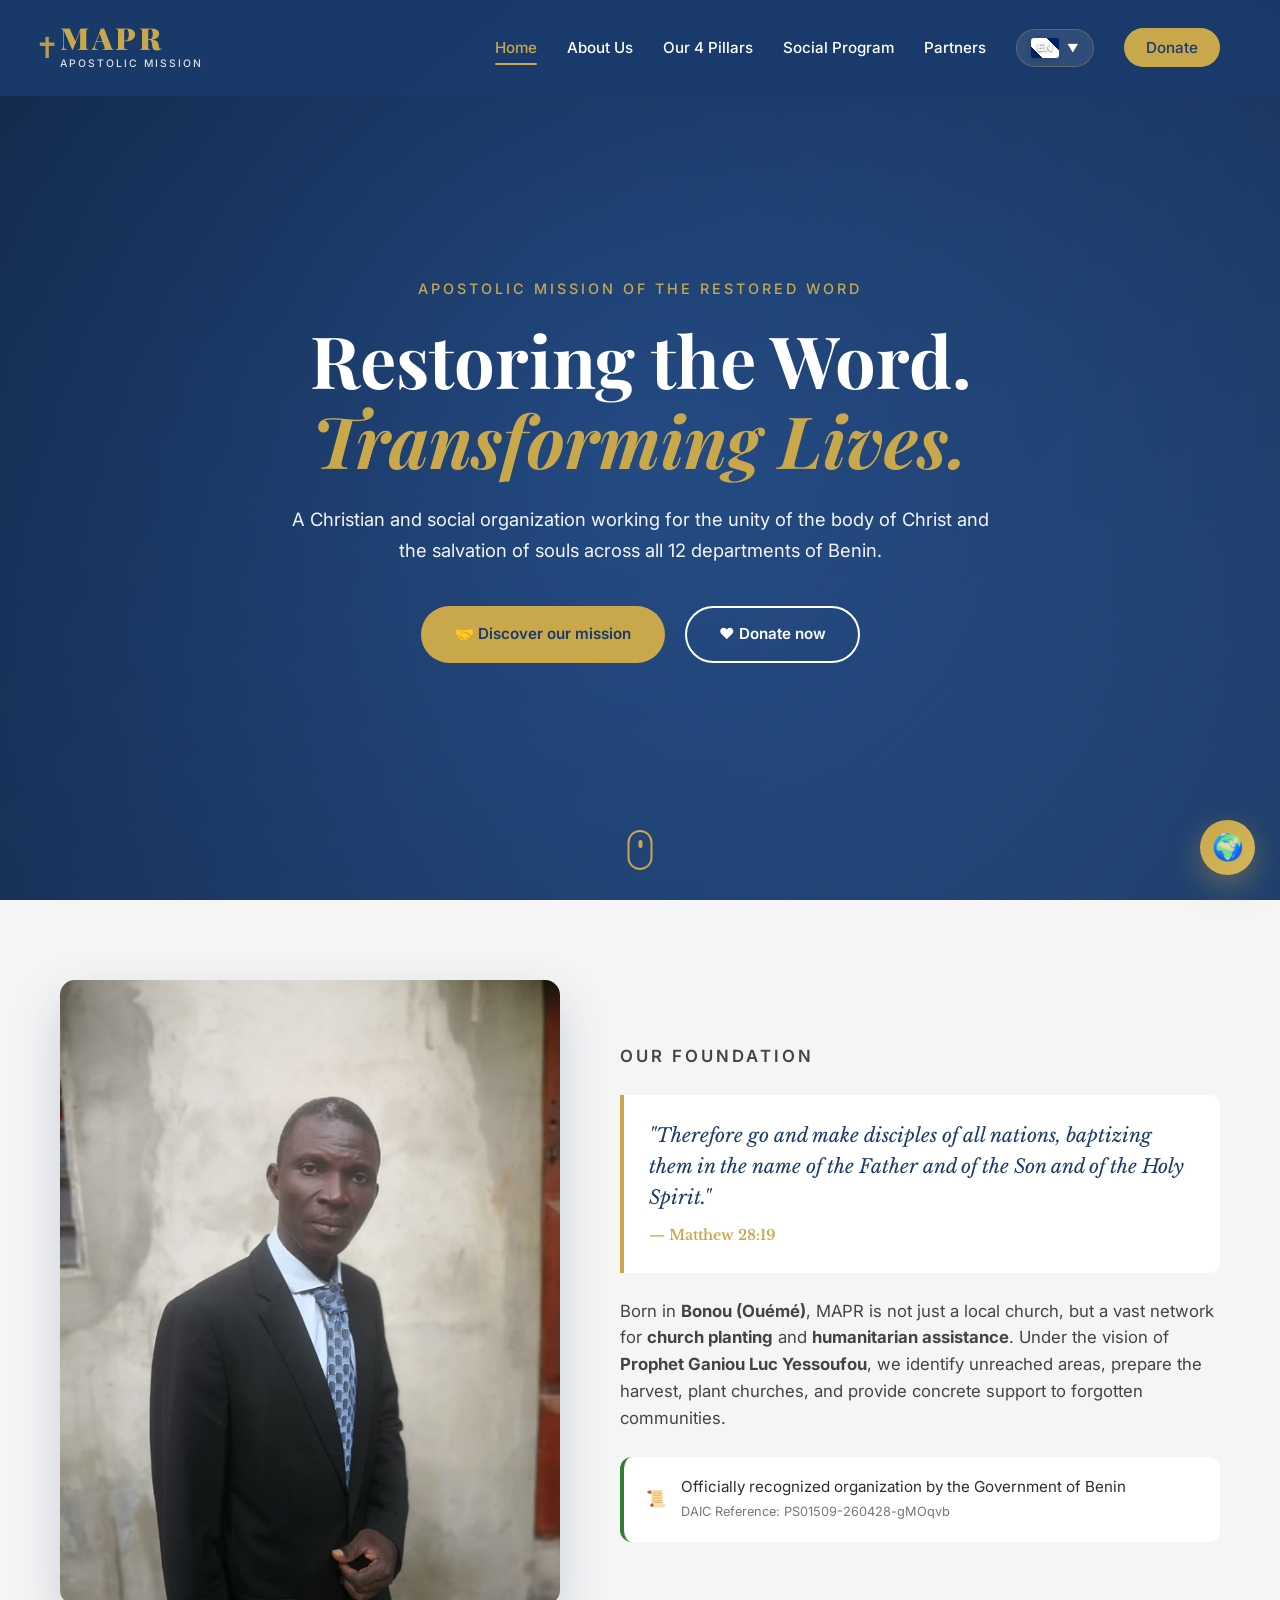
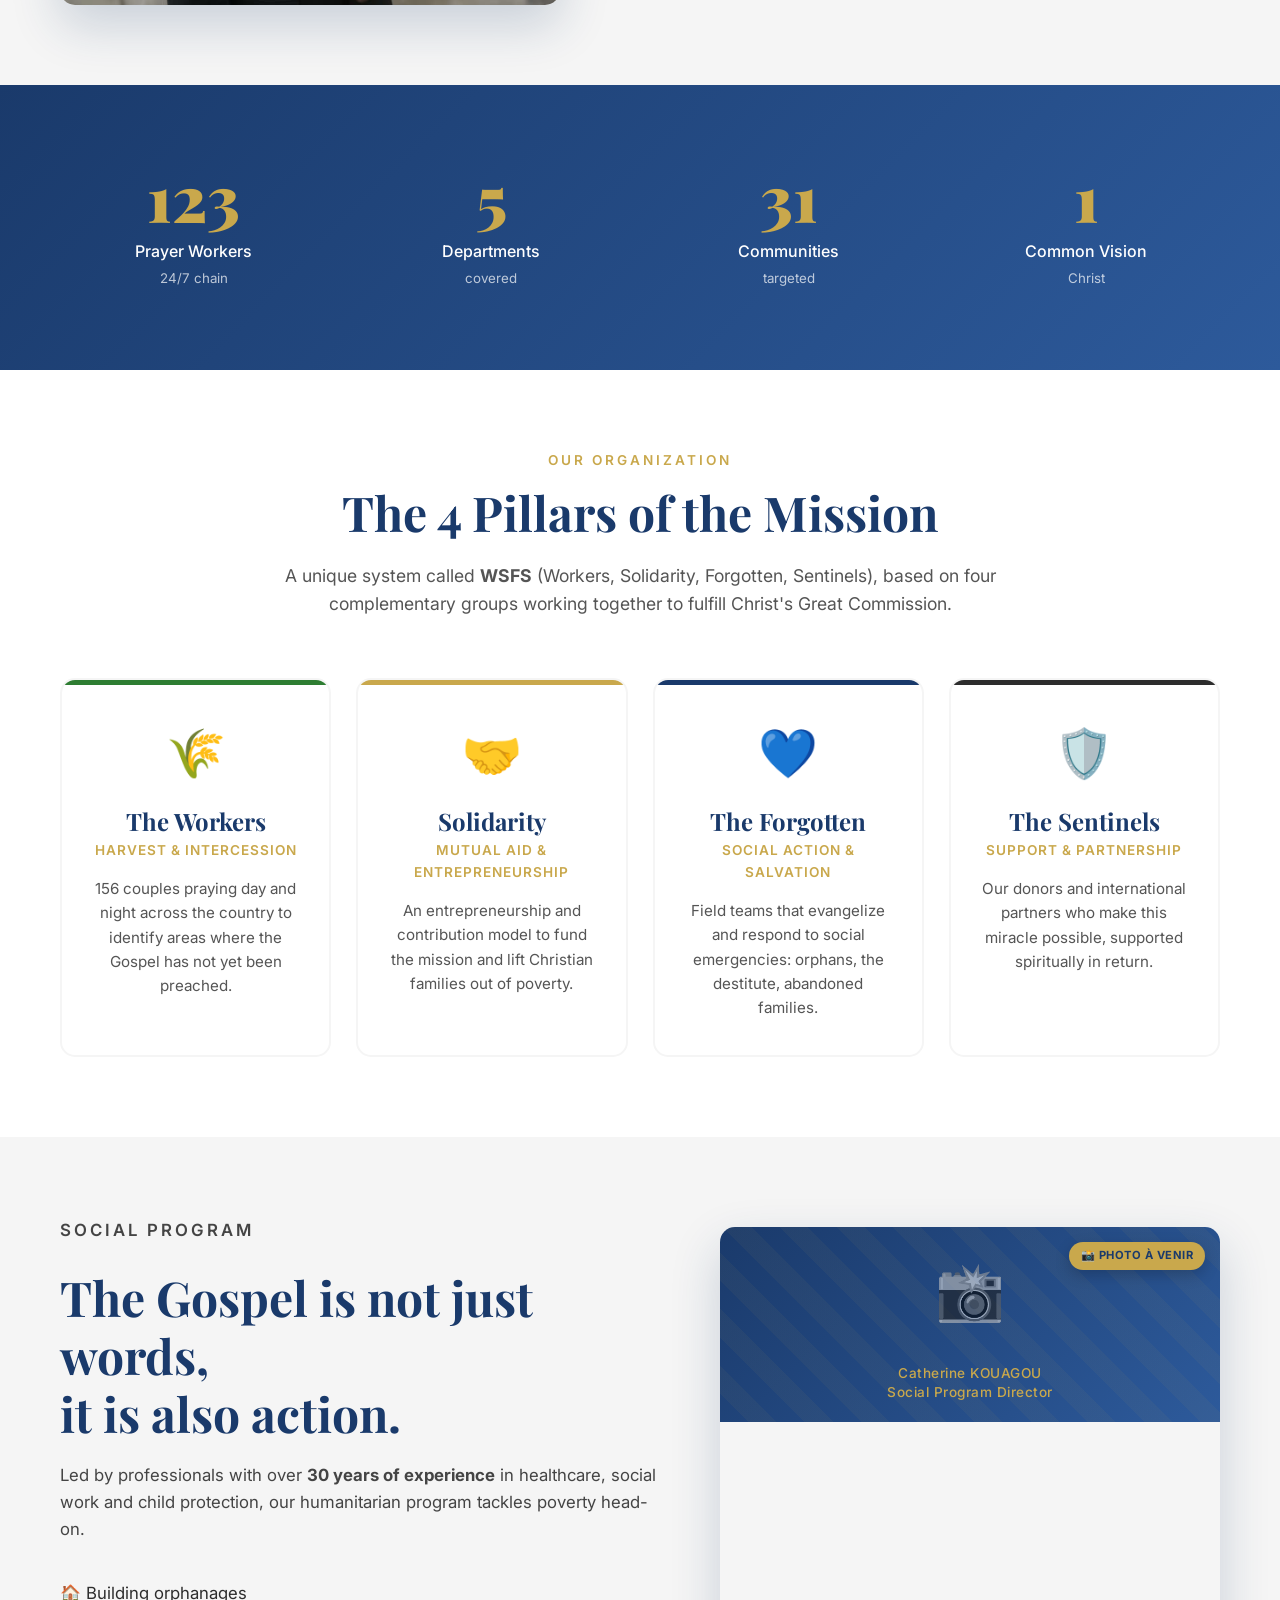
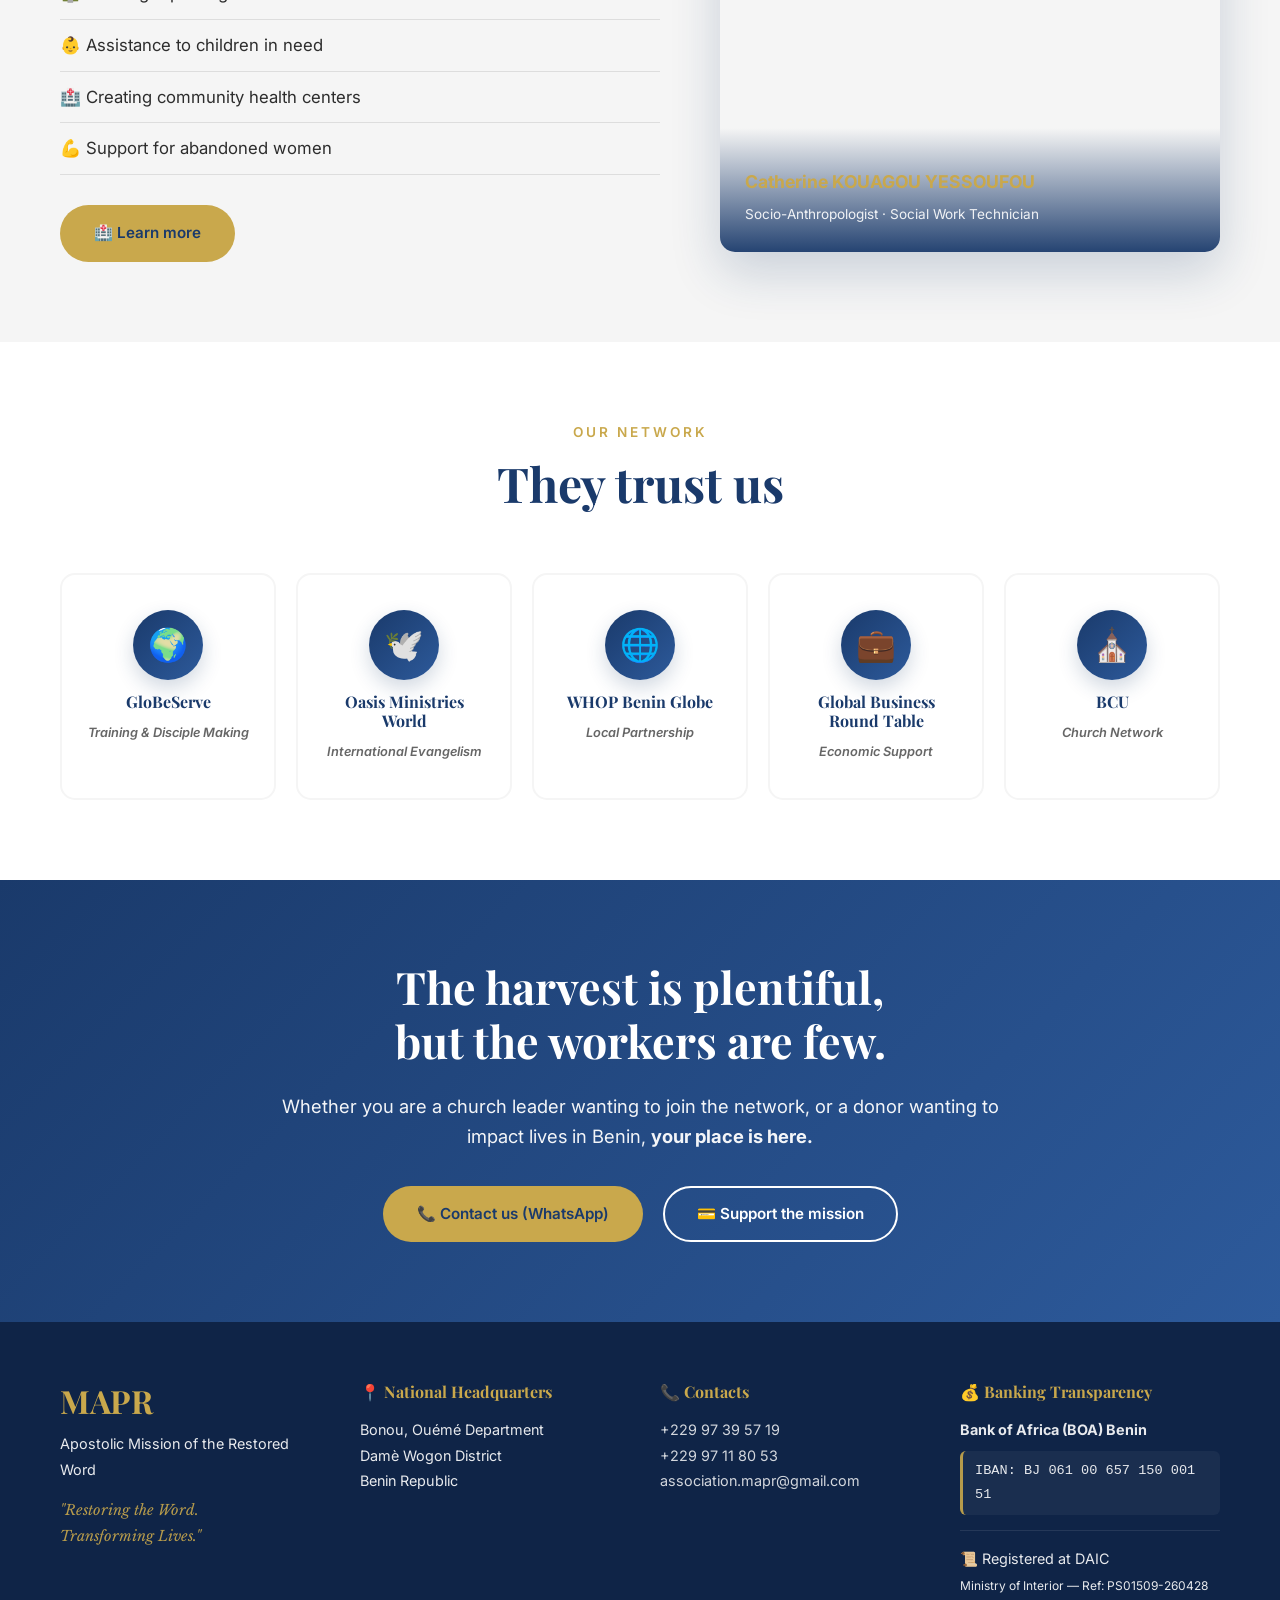
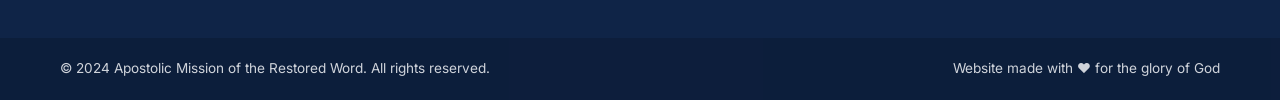
==== commit 62d97b94: "fix langue" ====
--- a/en/index.html
+++ b/en/index.html
@@ -102,7 +102,7 @@
     <section class="fondement" id="about">
         <div class="container fondement__grid">
             <div class="fondement__image">
-                <img src="../images/papa-1.jpg" alt="Prophet Ganiou Luc Yessoufou - MAPR Founder" onerror="this.parentElement.classList.add('no-image')">
+                <img src="../images/papa-1.jpeg" alt="Prophet Ganiou Luc Yessoufou - MAPR Founder" onerror="this.parentElement.classList.add('no-image')">
                 <div class="image-placeholder">
                     <span>📸</span>
                     <p>Prophet Ganiou Luc Yessoufou</p>
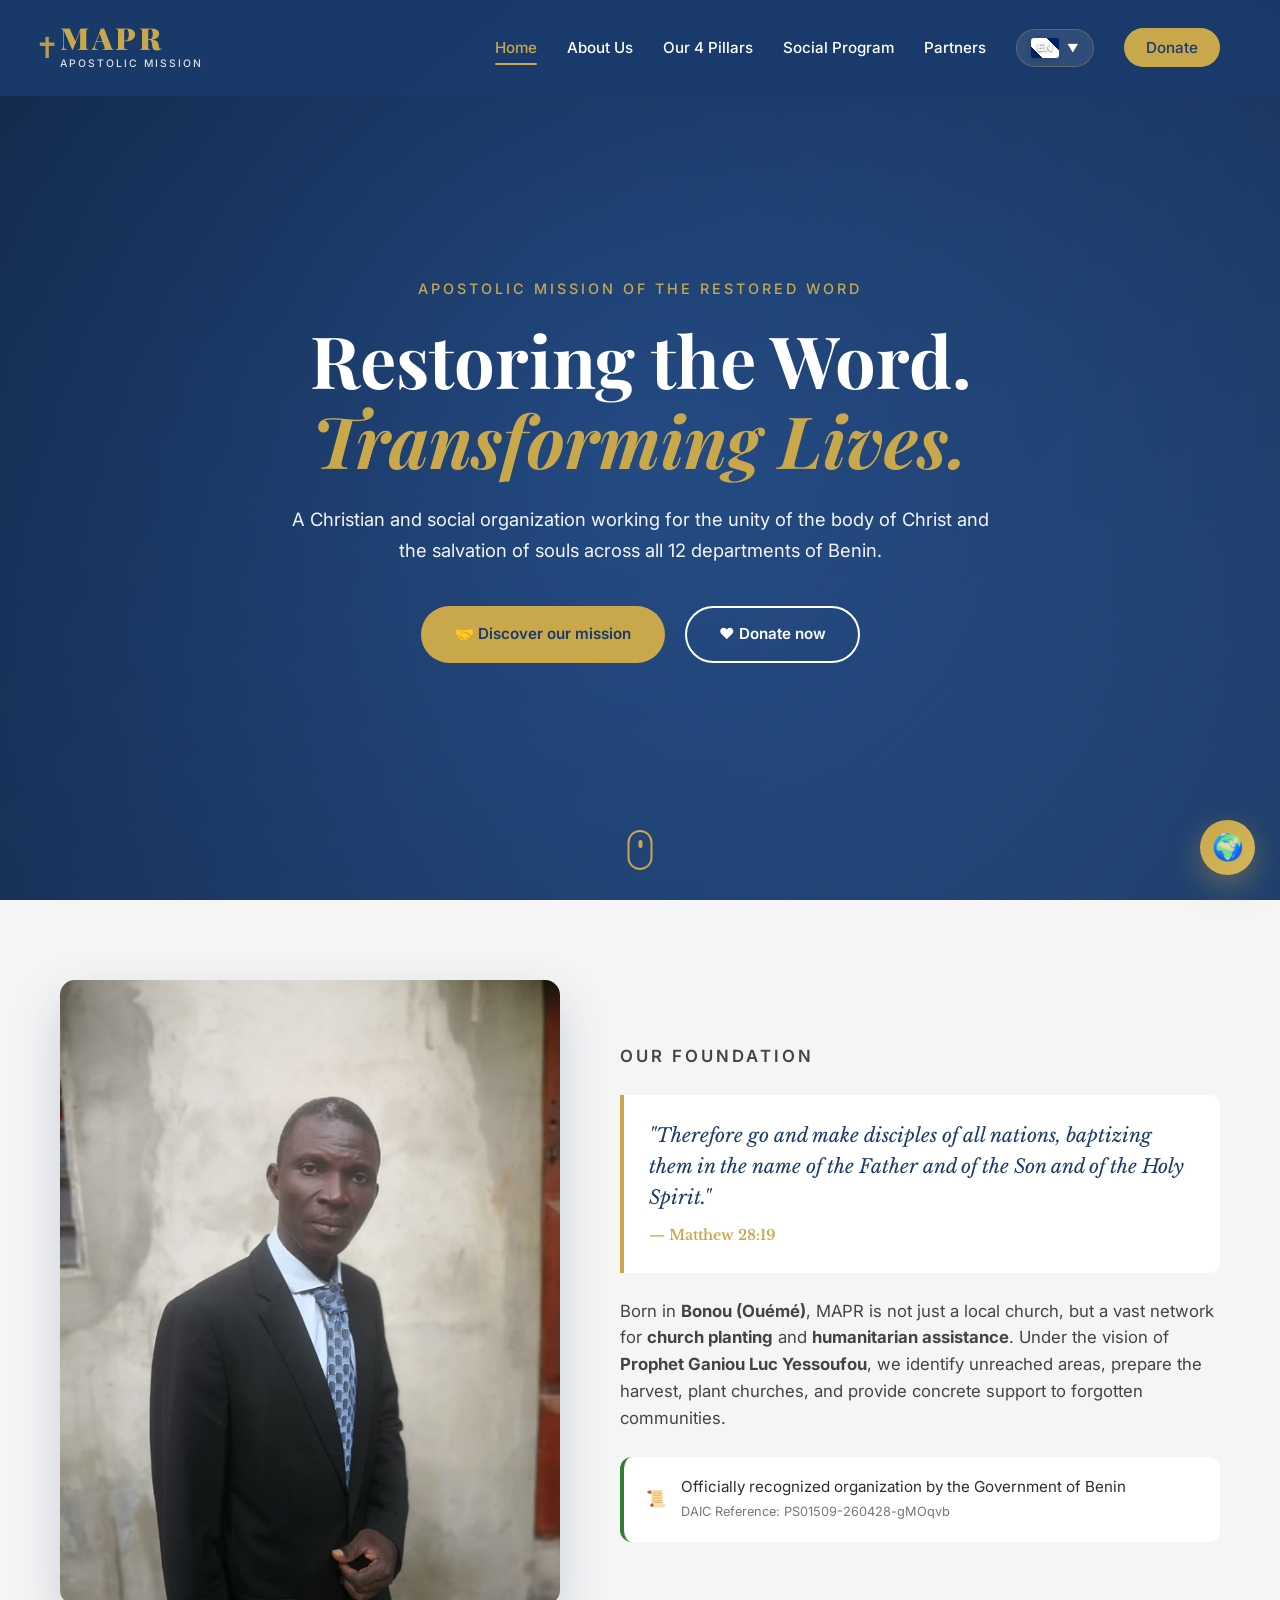
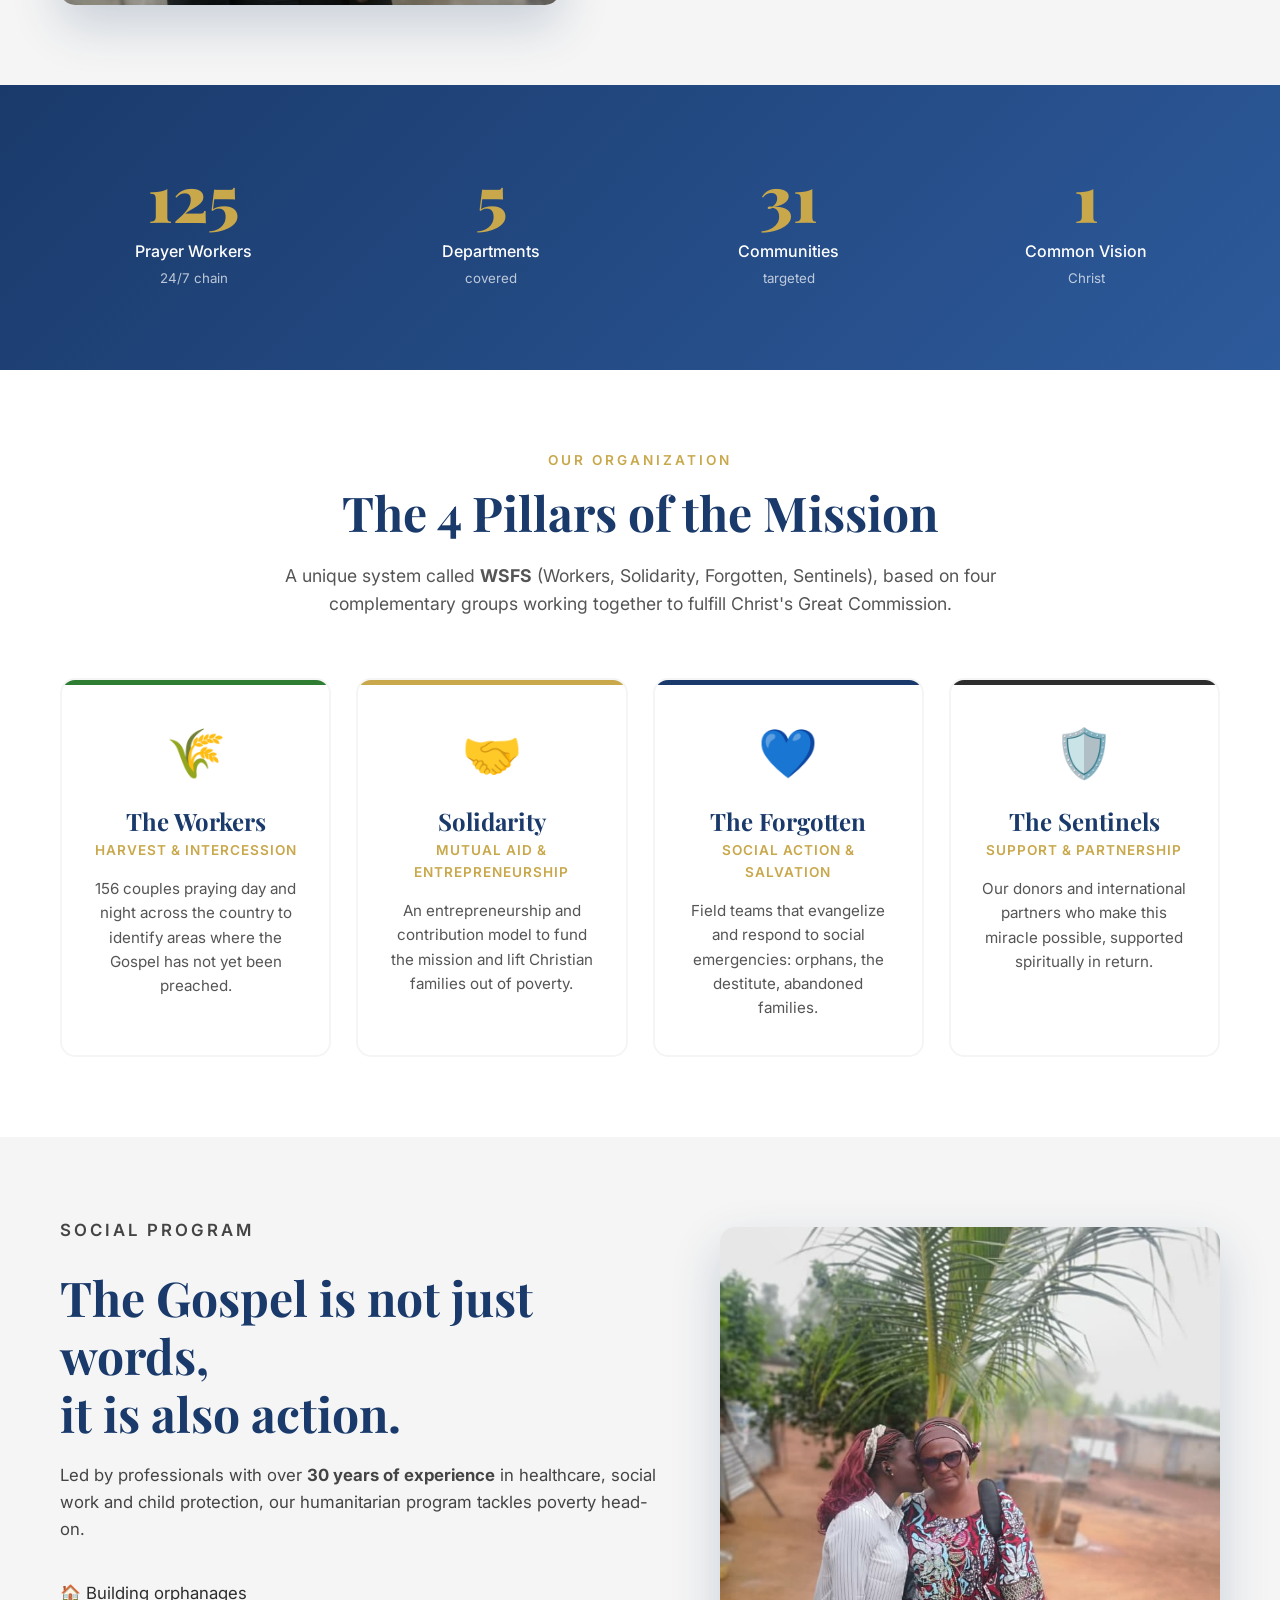
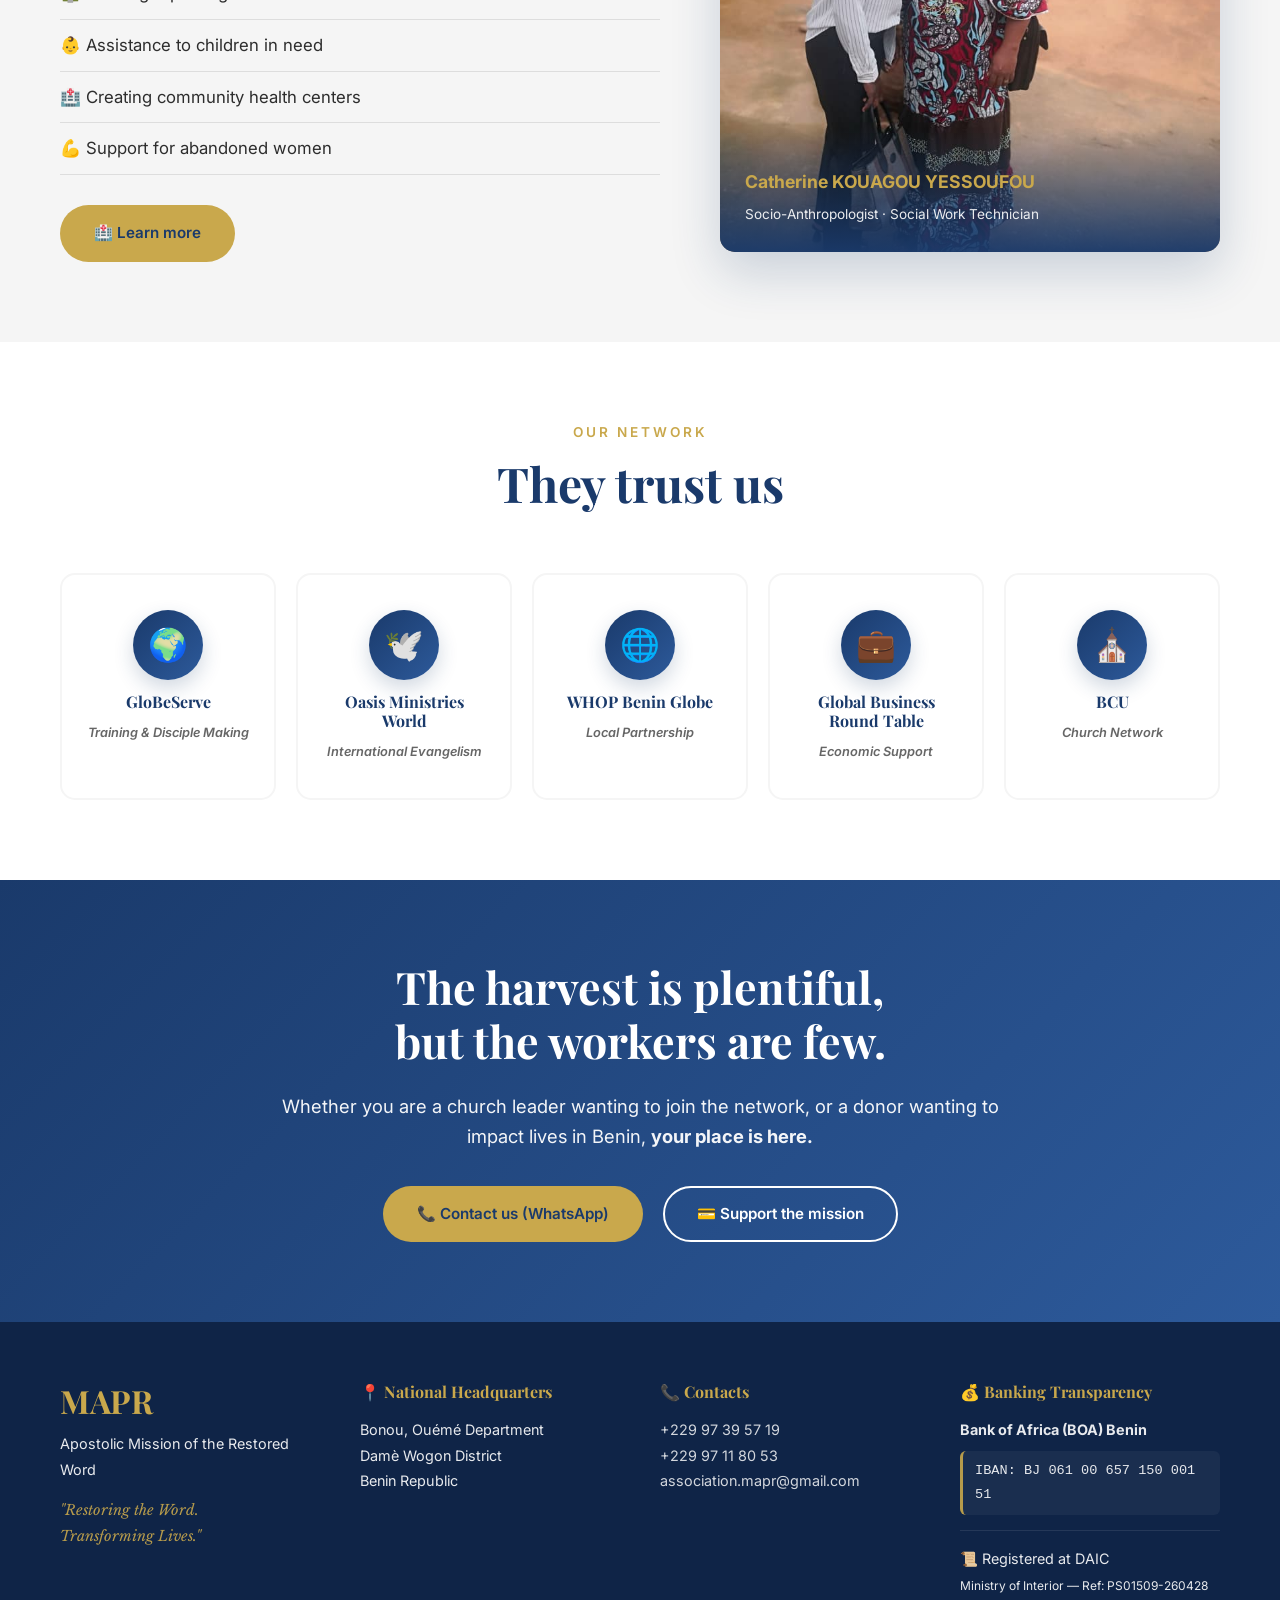
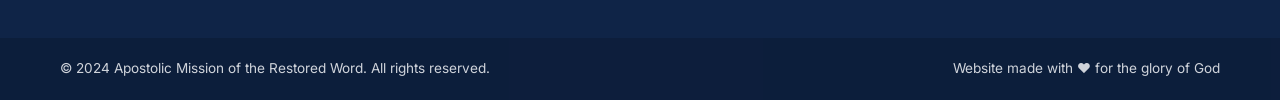
==== commit 63fcfdfe: "🇬🇧 Translation: Contact & Donate page" ====
--- a/en/index.html
+++ b/en/index.html
@@ -212,7 +212,7 @@
                 <a href="#contact" class="btn btn--primary">🏥 Learn more</a>
             </div>
             <div class="social__image">
-                <img src="../images/maman-soeur.jpg" alt="Catherine KOUAGOU - Social Program Director" onerror="this.parentElement.classList.add('no-image')">
+                <img src="../images/maman-soeur.jpeg" alt="Catherine KOUAGOU - Social Program Director" onerror="this.parentElement.classList.add('no-image')">
                 <div class="image-placeholder">
                     <span>📸</span>
                     <p>Catherine KOUAGOU<br>Social Program Director</p>
